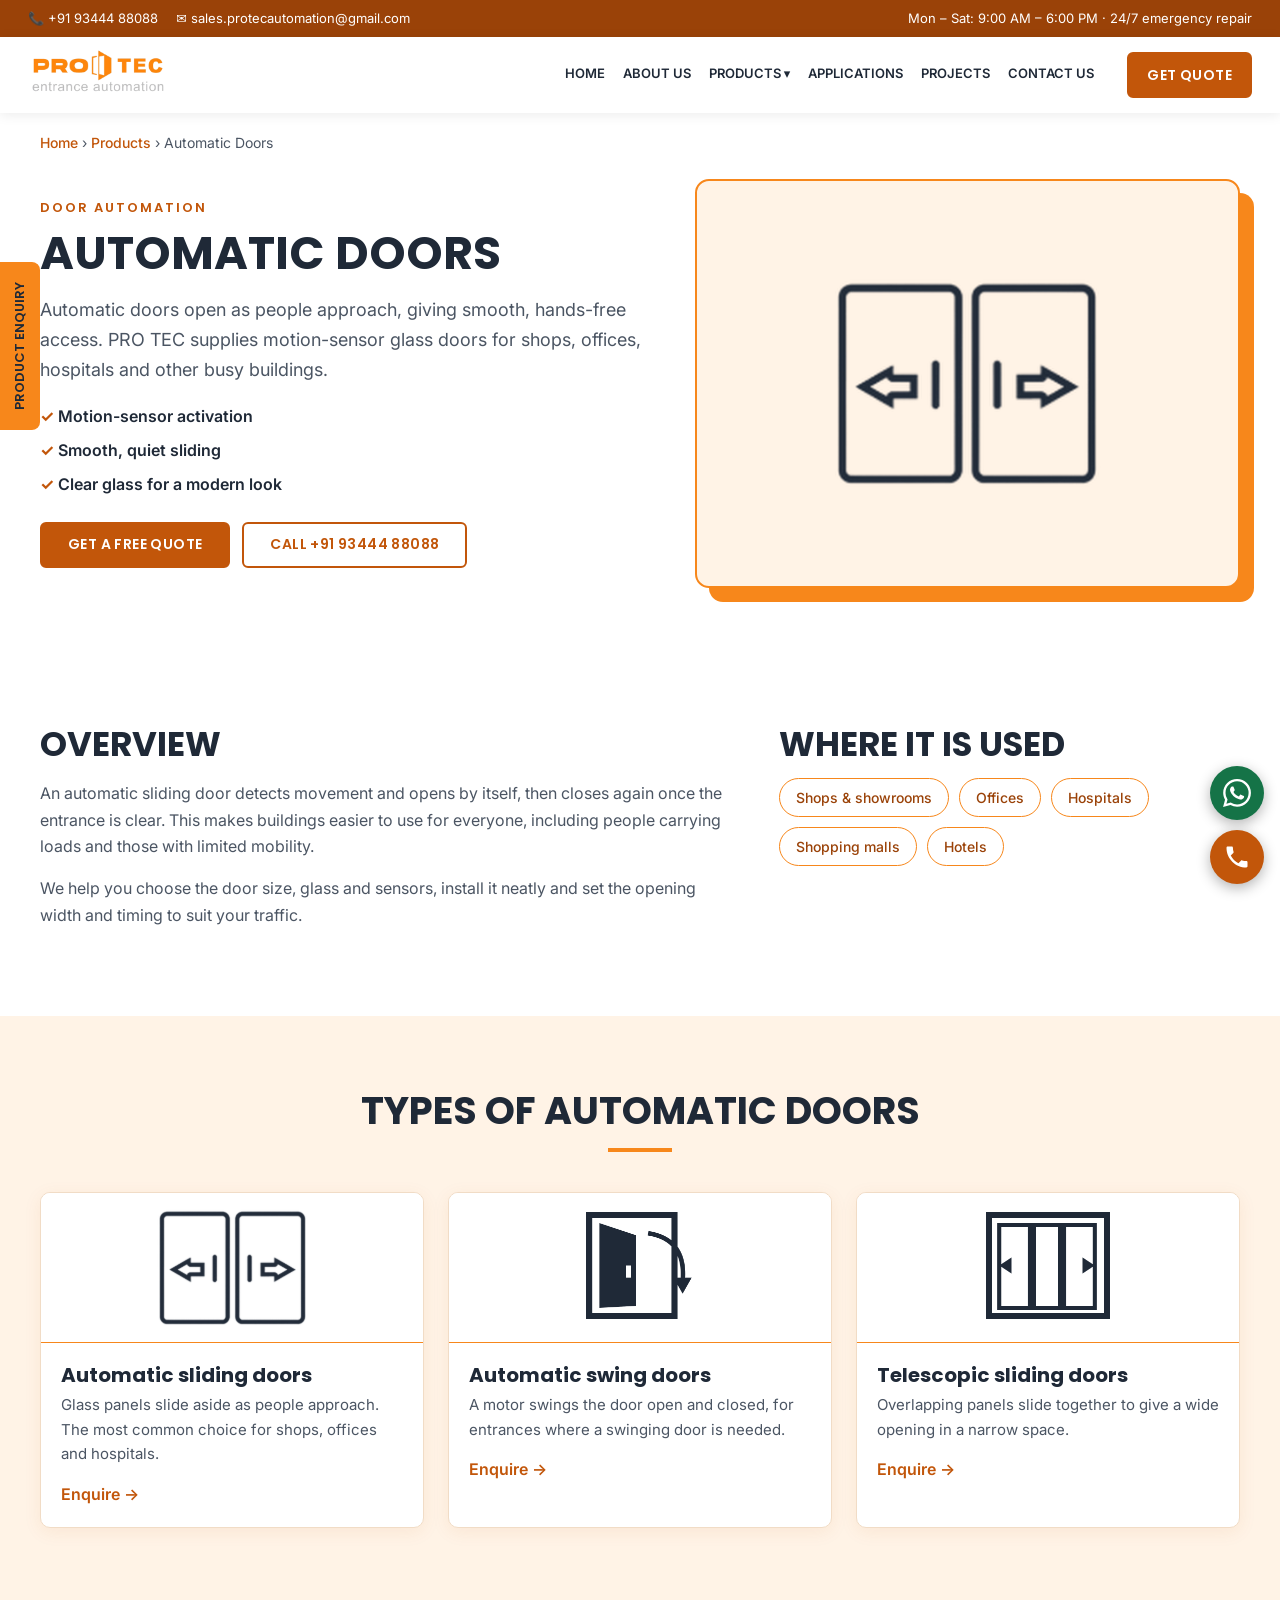
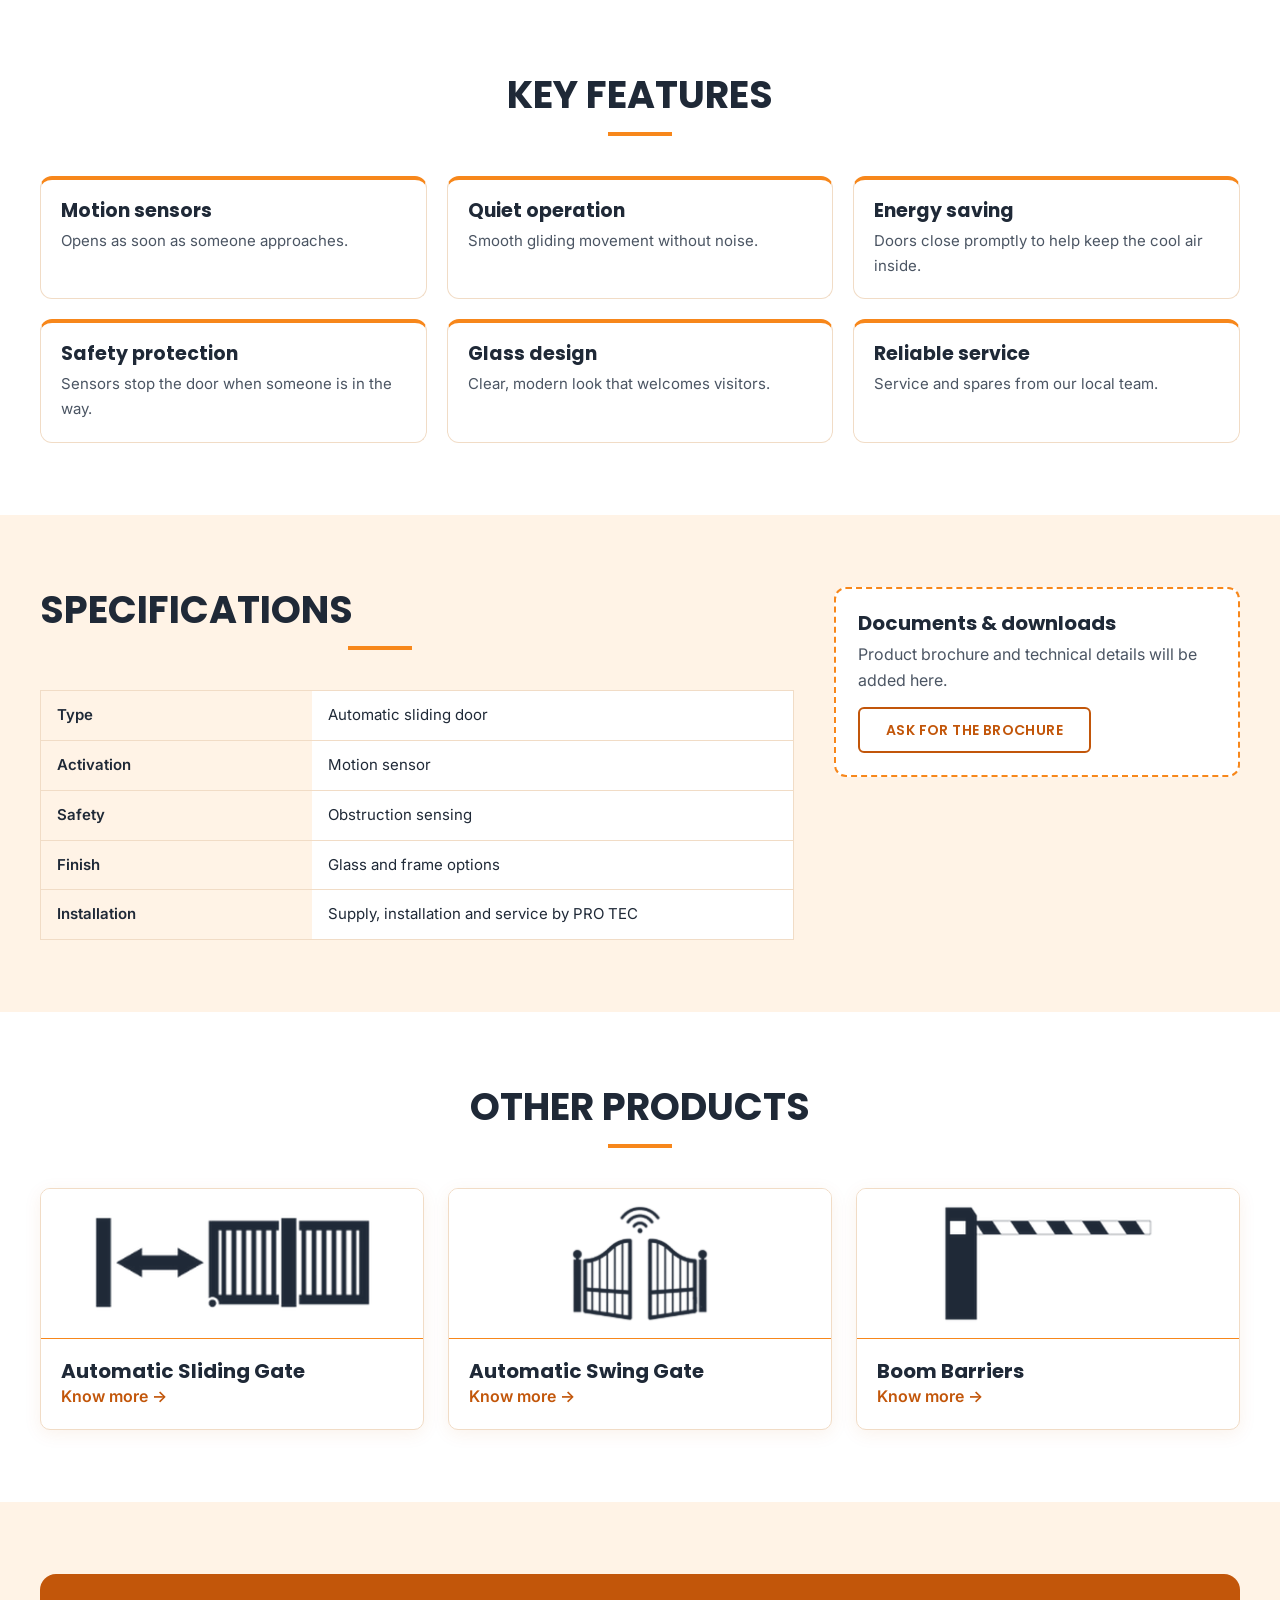
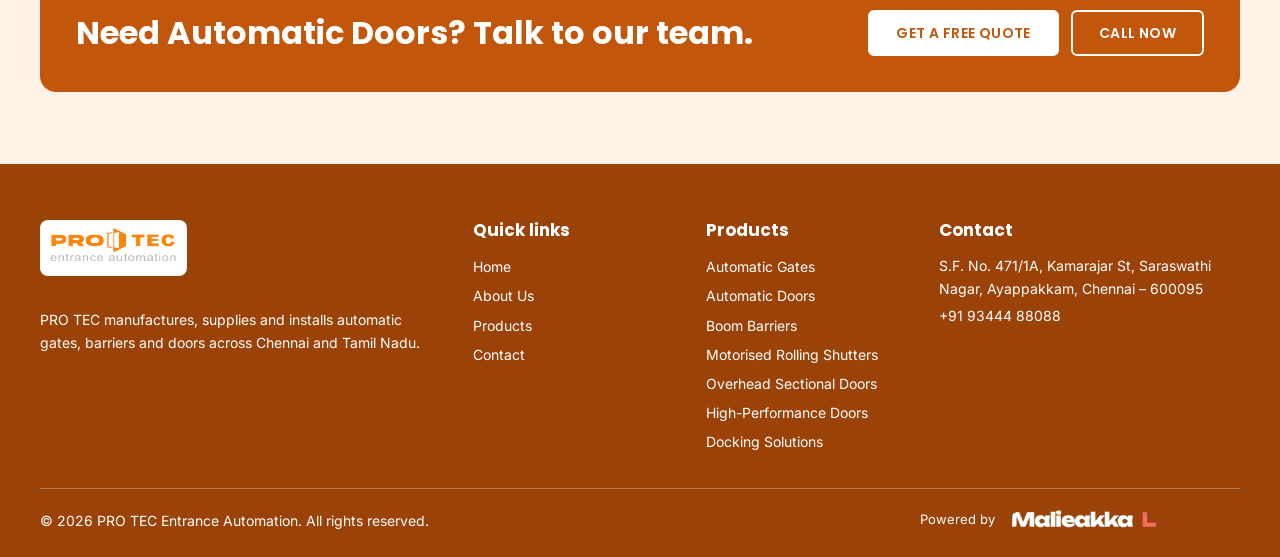
==== pages/automatic-doors.html @ d87d258c "Add files via upload" ====
<!doctype html><html lang="en"><head><meta charset="utf-8">
<meta name="viewport" content="width=device-width, initial-scale=1">
<title>Automatic Doors in Chennai | PRO TEC</title>
<meta name="description" content="Automatic doors open as people approach, giving smooth, hands-free access. Supply, installation and service in Chennai and Tamil Nadu by PRO TEC.">
<meta name="robots" content="index, follow, max-image-preview:large">
<link rel="canonical" href="https://protecentranceautomation.com/pages/automatic-doors.html">
<meta name="theme-color" content="#C2560A">
<meta property="og:type" content="website"><meta property="og:site_name" content="PRO TEC Entrance Automation"><meta property="og:locale" content="en_IN">
<meta property="og:title" content="Automatic Doors in Chennai | PRO TEC"><meta property="og:description" content="Automatic doors open as people approach, giving smooth, hands-free access. Supply, installation and service in Chennai and Tamil Nadu by PRO TEC."><meta property="og:url" content="https://protecentranceautomation.com/pages/automatic-doors.html">
<script type="application/ld+json">{"@context": "https://schema.org", "@type": "BreadcrumbList", "itemListElement": [{"@type": "ListItem", "position": 1, "name": "Home", "item": "https://protecentranceautomation.com/"}, {"@type": "ListItem", "position": 2, "name": "Products", "item": "https://protecentranceautomation.com/#products"}, {"@type": "ListItem", "position": 3, "name": "Automatic Doors", "item": "https://protecentranceautomation.com/pages/automatic-doors.html"}]}</script>
<link href="https://fonts.googleapis.com/css2?family=Poppins:wght@500;600;700&family=Inter:wght@400;500;600&display=swap" rel="stylesheet">
<link rel="stylesheet" href="../assets/css/style.css"></head><body><div class="top"><div class="w"><div><a href="tel:+919344488088">📞 +91 93444 88088</a><a href="mailto:sales.protecautomation@gmail.com">✉ sales.protecautomation@gmail.com</a></div><div>Mon – Sat: 9:00 AM – 6:00 PM · 24/7 emergency repair</div></div></div>
<header><div class="w nav"><a href="../index.html"><img src="../assets/images/logos/protec-logo.png" alt="PRO TEC entrance automation" width="141" height="54"></a>
<button class="burger" id="bg" aria-label="Open menu">☰</button>
<nav class="menu" id="mn"><a href="../index.html">Home</a><a href="../index.html#about">About Us</a>
<div class="dd"><a href="../index.html#products">Products ▾</a><div class="sub"><a href="automatic-gates.html">Automatic Gates</a><a href="automatic-doors.html">Automatic Doors</a><a href="boom-barriers.html">Boom Barriers</a><a href="motorised-rolling-shutter.html">Motorised Rolling Shutters</a><a href="overhead-sectional-doors.html">Overhead Sectional Doors</a><a href="high-performance-doors.html">High-Performance Doors</a><a href="docking-solutions.html">Docking Solutions</a></div></div>
<a href="../index.html#applications">Applications</a><a href="../index.html#projects">Projects</a><a href="../index.html#contact">Contact Us</a></nav>
<a class="btn" href="../index.html#contact">Get Quote</a></div></header>
<main id="top"><div class="w crumb"><a href="../index.html">Home</a> › <a href="../index.html#products">Products</a> › Automatic Doors</div>
<section><div class="w pp-top"><div><div class="kick">Door automation</div><h1>Automatic Doors</h1><p class="lead">Automatic doors open as people approach, giving smooth, hands-free access. PRO TEC supplies motion-sensor glass doors for shops, offices, hospitals and other busy buildings.</p>
<ul class="hl"><li>Motion-sensor activation</li><li>Smooth, quiet sliding</li><li>Clear glass for a modern look</li></ul>
<div class="row"><a class="btn" href="https://wa.me/919344488088?text=Hi%20PRO%20TEC%2C%20I%20would%20like%20a%20quote%20for%20Automatic%20Doors.">Get a free quote</a><a class="btn o" href="tel:+919344488088">Call +91 93444 88088</a></div></div><div class="pp-sym"><img src="../assets/images/symbols/automatic-door-symbol.png" alt="Automatic sliding door symbol" width="155" height="121"></div></div></section>
<section class="sec" id="overview"><div class="w two2"><div><h2>Overview</h2><p>An automatic sliding door detects movement and opens by itself, then closes again once the entrance is clear. This makes buildings easier to use for everyone, including people carrying loads and those with limited mobility.</p><p>We help you choose the door size, glass and sensors, install it neatly and set the opening width and timing to suit your traffic.</p></div><div><h2>Where it is used</h2><div class="chips" style="justify-content:flex-start"><span>Shops &amp; showrooms</span><span>Offices</span><span>Hospitals</span><span>Shopping malls</span><span>Hotels</span></div></div></div></section>
<section class="sec tint" id="types"><div class="w"><div class="head"><h2>Types of Automatic Doors</h2></div><div class="g"><div class="pc"><div class="sym"><img src="../assets/images/symbols/automatic-door-symbol.png" alt="Automatic sliding doors symbol" loading="lazy"></div><div class="b"><h3>Automatic sliding doors</h3><p>Glass panels slide aside as people approach. The most common choice for shops, offices and hospitals.</p><a class="more" href="https://wa.me/919344488088?text=Hi%20PRO%20TEC%2C%20I%20would%20like%20details%20of%20Automatic%20sliding%20doors%20%28Automatic%20Doors%29.">Enquire →</a></div></div><div class="pc"><div class="sym"><img src="../assets/images/symbols/swing-door-symbol.png" alt="Automatic swing doors symbol" loading="lazy"></div><div class="b"><h3>Automatic swing doors</h3><p>A motor swings the door open and closed, for entrances where a swinging door is needed.</p><a class="more" href="https://wa.me/919344488088?text=Hi%20PRO%20TEC%2C%20I%20would%20like%20details%20of%20Automatic%20swing%20doors%20%28Automatic%20Doors%29.">Enquire →</a></div></div><div class="pc"><div class="sym"><img src="../assets/images/symbols/telescopic-door-symbol.png" alt="Telescopic sliding doors symbol" loading="lazy"></div><div class="b"><h3>Telescopic sliding doors</h3><p>Overlapping panels slide together to give a wide opening in a narrow space.</p><a class="more" href="https://wa.me/919344488088?text=Hi%20PRO%20TEC%2C%20I%20would%20like%20details%20of%20Telescopic%20sliding%20doors%20%28Automatic%20Doors%29.">Enquire →</a></div></div></div></div></section>
<section class="sec" id="features"><div class="w"><div class="head"><h2>Key features</h2></div><div class="feat"><div><h3>Motion sensors</h3><p>Opens as soon as someone approaches.</p></div><div><h3>Quiet operation</h3><p>Smooth gliding movement without noise.</p></div><div><h3>Energy saving</h3><p>Doors close promptly to help keep the cool air inside.</p></div><div><h3>Safety protection</h3><p>Sensors stop the door when someone is in the way.</p></div><div><h3>Glass design</h3><p>Clear, modern look that welcomes visitors.</p></div><div><h3>Reliable service</h3><p>Service and spares from our local team.</p></div></div></div></section>
<section class="sec tint" id="specs"><div class="w sp2"><div><div class="head" style="text-align:left;margin-left:0"><h2>Specifications</h2></div><table class="spec"><tr><th>Type</th><td>Automatic sliding door</td></tr><tr><th>Activation</th><td>Motion sensor</td></tr><tr><th>Safety</th><td>Obstruction sensing</td></tr><tr><th>Finish</th><td>Glass and frame options</td></tr><tr><th>Installation</th><td>Supply, installation and service by PRO TEC</td></tr></table></div>
<div class="dl"><h3>Documents &amp; downloads</h3><p>Product brochure and technical details will be added here.</p><a class="btn o" href="../index.html#contact">Ask for the brochure</a></div></div></section>
<section class="sec rel"><div class="w"><div class="head"><h2>Other products</h2></div><div class="g"><div class="pc"><div class="sym"><img src="../assets/images/symbols/sliding-gate-symbol.png" alt="Automatic Sliding Gate symbol" loading="lazy"></div><div class="b"><h3>Automatic Sliding Gate</h3><a class="more" href="automatic-sliding-gate.html">Know more →</a></div></div><div class="pc"><div class="sym"><img src="../assets/images/symbols/swing-gate-symbol.png" alt="Automatic Swing Gate symbol" loading="lazy"></div><div class="b"><h3>Automatic Swing Gate</h3><a class="more" href="automatic-swing-gate.html">Know more →</a></div></div><div class="pc"><div class="sym"><img src="../assets/images/symbols/boom-barrier-symbol.png" alt="Boom Barriers symbol" loading="lazy"></div><div class="b"><h3>Boom Barriers</h3><a class="more" href="boom-barriers.html">Know more →</a></div></div></div></div></section>
<section class="sec tint"><div class="w"><div class="cta"><h2>Need Automatic Doors? Talk to our team.</h2><div class="row"><a class="btn" href="https://wa.me/919344488088?text=Hi%20PRO%20TEC%2C%20I%20would%20like%20a%20quote%20for%20Automatic%20Doors.">Get a free quote</a><a class="btn o" href="tel:+919344488088">Call now</a></div></div></div></section></main>
<footer><div class="w"><div class="g"><div><img src="../assets/images/logos/protec-logo.png" alt="PRO TEC" width="147" height="56" loading="lazy" style="height:56px;background:#fff;border-radius:8px;padding:6px;margin-bottom:12px"><p>PRO TEC manufactures, supplies and installs automatic gates, barriers and doors across Chennai and Tamil Nadu.</p></div>
<div><h3>Quick links</h3><a href="../index.html">Home</a><a href="../index.html#about">About Us</a><a href="../index.html#products">Products</a><a href="../index.html#contact">Contact</a></div>
<div><h3>Products</h3><a href="automatic-gates.html">Automatic Gates</a><a href="automatic-doors.html">Automatic Doors</a><a href="boom-barriers.html">Boom Barriers</a><a href="motorised-rolling-shutter.html">Motorised Rolling Shutters</a><a href="overhead-sectional-doors.html">Overhead Sectional Doors</a><a href="high-performance-doors.html">High-Performance Doors</a><a href="docking-solutions.html">Docking Solutions</a></div>
<div><h3>Contact</h3><p>S.F. No. 471/1A, Kamarajar St, Saraswathi Nagar, Ayappakkam, Chennai – 600095<br><a href="tel:+919344488088">+91 93444 88088</a></p></div></div>
<div class="cp"><span>© 2026 PRO TEC Entrance Automation. All rights reserved.</span><span class="pw">Powered by <img src="../assets/images/logos/malieakka-logo.png" alt="Malieakka" width="157" height="26" loading="lazy" decoding="async"></span></div></div></footer>
<a class="enq" href="../index.html#contact">Product enquiry</a>
<div class="fab"><a href="https://wa.me/919344488088" style="background:#157347" aria-label="WhatsApp PRO TEC"><svg viewBox="0 0 24 24" aria-hidden="true"><path d="M17.472 14.382c-.297-.149-1.758-.867-2.03-.967-.273-.099-.471-.148-.67.15-.197.297-.767.966-.94 1.164-.173.199-.347.223-.644.075-.297-.15-1.255-.463-2.39-1.475-.883-.788-1.48-1.761-1.653-2.059-.173-.297-.018-.458.13-.606.134-.133.298-.347.446-.52.149-.174.198-.298.298-.497.099-.198.05-.371-.025-.52-.075-.149-.669-1.612-.916-2.207-.242-.579-.487-.5-.669-.51-.173-.008-.371-.01-.57-.01-.198 0-.52.074-.792.372-.272.297-1.04 1.016-1.04 2.479 0 1.462 1.065 2.875 1.213 3.074.149.198 2.096 3.2 5.077 4.487.709.306 1.262.489 1.694.625.712.227 1.36.195 1.871.118.571-.085 1.758-.719 2.006-1.413.248-.694.248-1.289.173-1.413-.074-.124-.272-.198-.57-.347m-5.421 7.403h-.004a9.87 9.87 0 01-5.031-1.378l-.361-.214-3.741.982.998-3.648-.235-.374a9.86 9.86 0 01-1.51-5.26c.001-5.45 4.436-9.884 9.888-9.884 2.64 0 5.122 1.03 6.988 2.898a9.825 9.825 0 012.893 6.994c-.003 5.45-4.437 9.884-9.885 9.884m8.413-18.297A11.815 11.815 0 0012.05 0C5.495 0 .16 5.335.157 11.892c0 2.096.547 4.142 1.588 5.945L.057 24l6.305-1.654a11.882 11.882 0 005.683 1.448h.005c6.554 0 11.89-5.335 11.893-11.893a11.821 11.821 0 00-3.48-8.413Z"/></svg></a><a href="tel:+919344488088" style="background:var(--od)" aria-label="Call PRO TEC"><svg viewBox="0 0 24 24" aria-hidden="true"><path d="M6.62 10.79c1.44 2.83 3.76 5.14 6.59 6.59l2.2-2.2c.27-.27.67-.36 1.02-.24 1.12.37 2.33.57 3.57.57.55 0 1 .45 1 1V20c0 .55-.45 1-1 1-9.39 0-17-7.61-17-17 0-.55.45-1 1-1h3.5c.55 0 1 .45 1 1 0 1.25.2 2.45.57 3.57.11.35.03.74-.25 1.02l-2.2 2.2z"/></svg></a></div>
<script src="../assets/js/site.js" defer></script></body></html>
---- assets/css/style.css ----
:root{--or:#F7871B;--od:#C2560A;--ox:#9A4208;--tint:#FFF3E6;--tx:#1F2937;--mu:#4B5563;--bd:#F1DCC6}
*{box-sizing:border-box}html{scroll-behavior:smooth;scroll-padding-top:84px}
body{margin:0;font-family:Inter,system-ui,sans-serif;color:var(--tx);background:#fff;line-height:1.65}
h1,h2,h3{font-family:Poppins,sans-serif;margin:0;line-height:1.2}
a{color:inherit}.w{max-width:1440px;margin:0 auto;padding:0 40px}
.top{background:var(--ox);color:#fff;font-size:13px}.top .w{display:flex;justify-content:space-between;gap:12px;flex-wrap:wrap;padding-top:8px;padding-bottom:8px}
.top a{text-decoration:none;margin-right:18px}
header{position:sticky;top:0;z-index:40;background:#fff;box-shadow:0 2px 12px rgba(0,0,0,.08)}
.nav{display:flex;align-items:center;justify-content:space-between;height:76px;gap:16px}
.nav img{height:54px;display:block}
.menu{display:flex;align-items:center;gap:6px;font-size:14px;font-weight:600;text-transform:uppercase}
.menu>a,.dd>a{padding:10px 12px;text-decoration:none;display:block;border-bottom:3px solid transparent}
.menu>a:hover,.dd:hover>a{color:var(--od);border-color:var(--or)}
.dd{position:relative}.dd .sub{display:none;position:absolute;left:0;top:100%;background:#fff;min-width:260px;box-shadow:0 12px 30px rgba(0,0,0,.15);border-top:3px solid var(--or);padding:8px 0}
.dd:hover .sub,.dd:focus-within .sub{display:block}
.sub a{display:block;padding:9px 18px;text-decoration:none;font-weight:500;text-transform:none;font-size:14px}.sub a:hover{background:var(--tint);color:var(--od)}
.btn{display:inline-flex;align-items:center;justify-content:center;min-height:46px;padding:0 26px;border-radius:6px;background:var(--od);color:#fff;font:600 14px Poppins,sans-serif;text-decoration:none;border:2px solid var(--od);cursor:pointer;text-transform:uppercase;letter-spacing:.4px}
.btn:hover{background:var(--ox);border-color:var(--ox)}.btn.o{background:#fff;color:var(--od)}.btn.o:hover{background:var(--tint)}
.burger{display:none;background:none;border:2px solid var(--od);border-radius:6px;width:44px;height:44px;font-size:22px;color:var(--od)}
.hero{position:relative;overflow:hidden;perspective:1600px;background:var(--tint)}
.slide{display:none;position:relative;min-height:620px;align-items:center}.slide.on{display:flex}
.bgp{position:absolute;inset:0;background:var(--tint) center/cover no-repeat;display:flex;align-items:center;justify-content:flex-end;padding-right:9%;color:var(--ox);font-size:14px;font-weight:500;text-align:center;border:3px dashed var(--or);border-left:0;border-right:0}
.slide:after{content:"";position:absolute;inset:0;background:linear-gradient(90deg,#fff 0%,rgba(255,255,255,.94) 36%,rgba(255,255,255,0) 72%)}
.slide .w{position:relative;z-index:2;width:100%}.slide .tx{max-width:620px}
.kick{color:var(--od);font:600 13px Poppins;letter-spacing:2px;text-transform:uppercase}
.hero h1,.hero h2.hs{font-size:clamp(34px,5vw,60px);margin:10px 0 16px;text-transform:uppercase}.hero h1 em,.hero h2.hs em{font-style:normal;color:var(--or)}
.hero p{color:var(--mu);font-size:18px;max-width:520px}
.row{display:flex;gap:12px;flex-wrap:wrap;margin-top:24px}
.ph{background:var(--tint);border:2px dashed var(--or);color:var(--ox);display:flex;align-items:center;justify-content:center;text-align:center;padding:14px;font-size:13px;font-weight:500;border-radius:10px}
.slide.on .bgp{animation:flip 1.2s cubic-bezier(.2,.7,.2,1) both;transform-origin:center}
.slide.on .tx{animation:txt .8s .2s ease both}
@keyframes flip{from{opacity:0;transform:rotateY(-70deg) scale(1.08)}to{opacity:1;transform:none}}
@keyframes txt{from{opacity:0;transform:translateX(-40px)}to{opacity:1;transform:none}}
@media(prefers-reduced-motion:reduce){.slide.on .bgp,.slide.on .tx{animation:none}}
.band{background:var(--od);color:#fff}.band .w{display:grid;grid-template-columns:repeat(auto-fit,minmax(170px,1fr));gap:20px;padding-top:30px;padding-bottom:30px;text-align:center}
.band b{display:block;font:700 44px Poppins;line-height:1}.band span{font-size:14px}
.sec{padding:72px 0}.tint{background:var(--tint)}
.head{text-align:center;max-width:680px;margin:0 auto 40px}.head h2{font-size:clamp(28px,4vw,38px);text-transform:uppercase}.head h2:after{content:"";display:block;width:64px;height:4px;background:var(--or);margin:14px auto 0}.head p{color:var(--mu);margin:14px 0 0}
.two{display:grid;grid-template-columns:1fr 1fr;gap:48px;align-items:center}.two h2{font-size:clamp(28px,4vw,38px);margin:8px 0 16px}.two p{color:var(--mu)}
.g{display:grid;grid-template-columns:repeat(auto-fit,minmax(255px,1fr));gap:24px}
.pc{background:#fff;border:1px solid var(--bd);border-radius:10px;overflow:hidden;box-shadow:0 4px 18px rgba(194,86,10,.08);transition:.2s}.pc:hover{transform:translateY(-4px);border-color:var(--or)}
.pc .ph{height:190px;border-radius:0;border:0;border-bottom:2px dashed var(--or)}
.pc div.b{padding:20px}.pc h3{font-size:20px}.pc p{color:var(--mu);margin:6px 0 14px;font-size:15px}.pc a{color:var(--od);font-weight:600;text-decoration:none}
.chips{display:flex;flex-wrap:wrap;gap:10px;justify-content:center;margin-bottom:22px}.chips span{background:#fff;border:1px solid var(--or);color:var(--ox);border-radius:999px;padding:7px 16px;font-size:14px;font-weight:500}
.ap{background:var(--od);color:#fff;border-radius:10px;padding:26px 16px;text-align:center;font:600 17px Poppins}.ap small{display:block;font:400 13px Inter;opacity:.95;margin-top:4px}
.logos{display:grid;grid-template-columns:repeat(auto-fit,minmax(150px,1fr));gap:16px}.logos .ph{height:84px}
.rv{background:#fff;border:1px solid var(--bd);border-left:5px solid var(--or);border-radius:8px;padding:22px}.rv .st{color:var(--or);letter-spacing:3px;font-size:18px}
.contact{display:grid;grid-template-columns:.9fr 1.1fr;gap:40px}
.ci p{margin:0 0 14px}.ci b{display:block;color:var(--od);font-family:Poppins}
form{background:#fff;border:1px solid var(--bd);border-top:5px solid var(--or);border-radius:10px;padding:26px;box-shadow:0 8px 28px rgba(194,86,10,.12)}
label{display:block;font-size:13px;font-weight:600;margin:12px 0 4px}input,select,textarea{width:100%;padding:12px;border:1px solid #9CA3AF;border-radius:6px;font:inherit}
input:focus,select:focus,textarea:focus{outline:3px solid var(--or);outline-offset:0}
footer{background:var(--ox);color:#fff;padding:56px 0 24px;font-size:14px}footer .g{grid-template-columns:2fr 1fr 1fr 1.5fr;gap:32px}footer h3{font-size:17px;margin-bottom:12px}footer a{display:block;text-decoration:none;padding:3px 0}footer a:hover{text-decoration:underline}
.cp{border-top:1px solid rgba(255,255,255,.3);margin-top:32px;padding-top:18px;display:flex;justify-content:space-between;align-items:center;gap:12px 24px;flex-wrap:wrap;padding-right:78px}.cp .pw{display:inline-flex;align-items:center;gap:10px;font-size:13px}.cp .pw img{height:26px;width:auto;display:block}@media(max-width:700px){.cp{justify-content:center;text-align:center;padding-right:0;padding-bottom:70px}}
.fab{position:fixed;right:16px;bottom:16px;display:flex;flex-direction:column;gap:10px;z-index:50}.fab a{width:54px;height:54px;border-radius:50%;display:flex;align-items:center;justify-content:center;color:#fff;font:700 12px Poppins;text-decoration:none;box-shadow:0 4px 14px rgba(0,0,0,.3)}
.enq{position:fixed;left:0;top:50%;transform:translateY(-50%) rotate(-90deg);transform-origin:left top;background:var(--or);color:#1F2937;font:600 13px Poppins;padding:10px 20px;border-radius:0 0 8px 8px;text-decoration:none;z-index:50;text-transform:uppercase}
header .w,.top .w{max-width:none;padding-left:28px;padding-right:28px}
.nav .menu{margin-left:auto;margin-right:8px}
.burger{margin-left:auto}
.band{overflow:hidden}.mq{padding:26px 0;-webkit-mask-image:linear-gradient(90deg,transparent,#000 6%,#000 94%,transparent);mask-image:linear-gradient(90deg,transparent,#000 6%,#000 94%,transparent)}
.trk{display:flex;width:max-content;animation:mq 32s linear infinite}.mq:hover .trk{animation-play-state:paused}
.grp{display:flex;flex-shrink:0}.it{display:flex;flex-direction:column;align-items:center;gap:10px;width:170px}
.ic{width:70px;height:70px;border:2px solid rgba(255,255,255,.85);border-radius:50%;display:flex;align-items:center;justify-content:center}.ic svg{width:40px;height:40px}
.lb{font:600 13px Poppins;text-transform:uppercase;letter-spacing:.5px;text-align:center;line-height:1.3}
@keyframes mq{to{transform:translateX(-50%)}}
@media(prefers-reduced-motion:reduce){.trk{animation:none;overflow-x:auto}}
.pt{margin-bottom:28px}.pt h2{font-size:clamp(28px,4vw,38px)}.pt h2 span{color:var(--od)}.pt p{color:var(--mu);margin:8px 0 0}
.pa{display:grid;grid-template-columns:repeat(auto-fit,minmax(220px,1fr));gap:22px}
.pcard{border:1.5px solid var(--or);border-radius:14px;background:var(--tint);padding:26px 16px 22px;text-align:center;transition:.2s}.pcard:hover{background:#fff;transform:translateY(-4px);box-shadow:0 10px 24px rgba(194,86,10,.18)}
.pcard svg{width:68px;height:68px;display:block;margin:0 auto 14px}.pcard .a{stroke:var(--or)}.pcard h3{font-size:17px}
#product-applications{background:linear-gradient(rgba(255,255,255,.62),rgba(255,255,255,.62)),url(../images/general/product-applications-bg.jpg) center/cover fixed no-repeat}
#product-applications .pt h2 span{color:var(--ox)}#product-applications .pt p{color:var(--tx);font-weight:500}
#product-applications .pcard{background:rgba(255,255,255,.22);-webkit-backdrop-filter:blur(3px);backdrop-filter:blur(3px);border-color:var(--od)}
#product-applications .pcard:hover{background:rgba(255,255,255,.7)}#product-applications .pcard .a{stroke:var(--od)}
.bgp.has{background:#fff;border:0;display:block;padding:0}
.pic{position:absolute;top:0;bottom:0;right:0;height:100%;width:auto;aspect-ratio:1/1;object-fit:cover;object-position:center;display:block;background:center/cover no-repeat;-webkit-mask-image:linear-gradient(90deg,transparent,#000 30%);mask-image:linear-gradient(90deg,transparent,#000 30%)}
.abt{width:100%;aspect-ratio:16/10;object-fit:cover;object-position:center;display:block;border-radius:12px;box-shadow:14px 14px 0 var(--or)}
.fab a svg{width:28px;height:28px;fill:#fff;display:block}
.cur-dot,.cur-ring{position:fixed;left:0;top:0;border-radius:50%;pointer-events:none;opacity:0;transition:opacity .2s}
.cur-dot{width:8px;height:8px;margin:-4px 0 0 -4px;background:var(--od);box-shadow:0 0 0 2px #fff;z-index:10000}
.cur-ring{width:32px;height:32px;margin:-16px 0 0 -16px;background:rgba(247,135,27,.42);border:1px solid rgba(255,255,255,.75);z-index:9999;transition:opacity .2s,width .25s,height .25s,margin .25s,background .25s}
.cur-ring.h{width:56px;height:56px;margin:-28px 0 0 -28px;background:rgba(247,135,27,.28)}
.cur-ring.d{width:22px;height:22px;margin:-11px 0 0 -11px;background:rgba(247,135,27,.6)}
.cur-on .cur-dot,.cur-on .cur-ring{opacity:1}
body.cc,body.cc a,body.cc button,body.cc summary,body.cc label{cursor:none}
body.cc input,body.cc textarea,body.cc select{cursor:auto}
@media(hover:none),(pointer:coarse){.cur-dot,.cur-ring{display:none}}
@media(max-width:1280px) and (min-width:901px){.menu{font-size:13px;gap:0}.menu>a,.dd>a{padding:10px 9px}.nav .btn{padding:0 18px}}
.menu a{white-space:nowrap}
@media(max-width:1180px){.burger{display:block}.menu{margin:0!important;display:none;position:absolute;left:0;right:0;top:76px;background:#fff;flex-direction:column;align-items:stretch;padding:8px 20px 16px;box-shadow:0 12px 20px rgba(0,0,0,.12);max-height:75vh;overflow:auto}.menu.open{display:flex}.menu{padding-left:60px!important}.dd .sub{display:block;position:static;box-shadow:none;border:0;padding:0 0 0 12px}}
.arw{position:absolute;top:50%;margin-top:-22px;width:44px;height:44px;border-radius:50%;border:2px solid var(--od);background:rgba(255,255,255,.92);color:var(--od);display:flex;align-items:center;justify-content:center;cursor:pointer;z-index:5;padding:0;opacity:0;transition:opacity .25s,background .2s,color .2s;box-shadow:0 4px 14px rgba(0,0,0,.18)}
.arw.prev{left:48px}.arw.next{right:16px}
.hero:hover .arw,.arw:focus-visible{opacity:1}.arw:hover{background:var(--od);color:#fff}
.slide .w{padding-left:108px}
@media(hover:none){.arw{opacity:.92}}
.pc .sym{height:150px;display:flex;align-items:center;justify-content:center;background:#fff;border-bottom:1px solid var(--or);padding:14px}
.pc .sym img{max-width:80%;max-height:100%;width:auto;height:auto;display:block}
.svc{padding:44px 0;background:#fff}.svcbox{display:grid;grid-template-columns:auto 1fr auto;gap:32px;align-items:center;border:1.5px solid var(--or);border-radius:14px;padding:26px 32px;background:var(--tint)}
.svcimg{width:150px;height:auto;display:block}.svc h2{font-size:clamp(24px,3vw,30px);margin:6px 0 8px}.svc p{color:var(--mu);margin:0;max-width:560px}
.svcl{display:flex;flex-wrap:wrap;gap:6px 22px;margin:14px 0 0;padding:0;list-style:none;font-weight:600;font-size:14px}.svcl li:before{content:"\2713\00a0";color:var(--od);font-weight:700}
.svcact{display:flex;flex-direction:column;gap:10px}
@media(max-width:900px){.svcbox{grid-template-columns:1fr;padding:22px}.svcact{flex-direction:row;flex-wrap:wrap}.svcimg{width:120px}}
@media(max-width:900px){.slide .w{padding-left:56px;padding-right:56px}.arw{width:38px;height:38px;margin-top:-19px}.arw.prev{left:8px}.arw.next{right:8px}}
@media(max-width:900px){.burger{display:block}.menu{margin:0!important;display:none;position:absolute;left:0;right:0;top:76px;background:#fff;flex-direction:column;align-items:stretch;padding:8px 20px 16px;box-shadow:0 12px 20px rgba(0,0,0,.12);max-height:75vh;overflow:auto}.menu.open{display:flex}
.dd .sub{display:block;position:static;box-shadow:none;border:0;padding:0 0 0 12px}.two,.contact,footer .g{grid-template-columns:1fr}.slide{min-height:520px}.w{padding:0 20px}.slide:after{background:linear-gradient(180deg,rgba(255,255,255,.6),rgba(255,255,255,.96) 65%)}.bgp{align-items:flex-start;justify-content:center;padding:20px}.nav .btn{display:none}.enq{display:none}}
@media(max-width:900px){#product-applications{background-attachment:scroll}}
@media(max-width:900px){.pic{left:0;width:100%;aspect-ratio:auto;-webkit-mask-image:none;mask-image:none;opacity:.55}}

.pc{position:relative}.pc a.more::after{content:"";position:absolute;inset:0}.pc{cursor:pointer}
.crumb{font-size:14px;color:var(--mu);padding-top:18px;padding-bottom:18px}.crumb a{color:var(--od);text-decoration:none;font-weight:500}.crumb a:hover{text-decoration:underline}
.pp-top{display:grid;grid-template-columns:1.05fr .95fr;gap:52px;align-items:center;padding-top:6px;padding-bottom:64px}
.pp-top h1{font-size:clamp(30px,4.4vw,46px);text-transform:uppercase;margin:8px 0 14px}.pp-top .lead{color:var(--mu);font-size:18px;margin:0}
.hl{list-style:none;margin:18px 0 0;padding:0;display:grid;gap:8px}.hl li{font-weight:600}.hl li:before{content:"\2713\00a0";color:var(--od);font-weight:700}
.pp-img{border-radius:14px;overflow:hidden;box-shadow:14px 14px 0 var(--or);background:#fff}.pp-img img{width:100%;height:auto;aspect-ratio:4/3;object-fit:cover;display:block}
.pp-sym{display:flex;align-items:center;justify-content:center;background:var(--tint);border:2px solid var(--or);border-radius:14px;box-shadow:14px 14px 0 var(--or);aspect-ratio:4/3;padding:30px}.pp-sym img{max-width:62%;max-height:62%;width:auto;height:auto}
.two2{display:grid;grid-template-columns:1.2fr .8fr;gap:48px}.two2 h2{font-size:clamp(26px,3.4vw,34px);margin:0 0 14px;text-transform:uppercase}.two2 p{color:var(--mu)}
.feat{display:grid;grid-template-columns:repeat(3,1fr);gap:20px}.feat>div{background:#fff;border:1px solid var(--bd);border-top:4px solid var(--or);border-radius:12px;padding:20px}.feat h3{font-size:19px}.feat p{color:var(--mu);margin:6px 0 0;font-size:15px}
.spec{width:100%;border-collapse:collapse;background:#fff;border:1px solid var(--bd)}.spec th,.spec td{text-align:left;padding:12px 16px;border-bottom:1px solid var(--bd);font-size:15px;vertical-align:top}.spec th{width:36%;background:var(--tint);font-weight:600}
.dl{border:2px dashed var(--or);border-radius:12px;padding:22px;background:#fff}.dl h3{font-size:20px}.dl p{color:var(--mu);margin:6px 0 14px}
.sp2{display:grid;grid-template-columns:1.3fr .7fr;gap:40px;align-items:start}
.cta{background:var(--od);color:#fff;border-radius:16px;padding:36px;display:flex;justify-content:space-between;align-items:center;gap:20px;flex-wrap:wrap}.cta h2{font-size:clamp(24px,3vw,32px);margin:0}.cta .row{margin:0}.cta .btn.o{border-color:#fff;background:transparent;color:#fff}.cta .btn:not(.o){background:#fff;color:var(--od);border-color:#fff}
@media(max-width:900px){.pp-top,.two2,.sp2,.feat{grid-template-columns:1fr}.pp-img,.pp-sym{box-shadow:8px 8px 0 var(--or)}}

.pc .pimg{width:100%;height:190px;object-fit:cover;display:block;border-bottom:1px solid var(--or)}
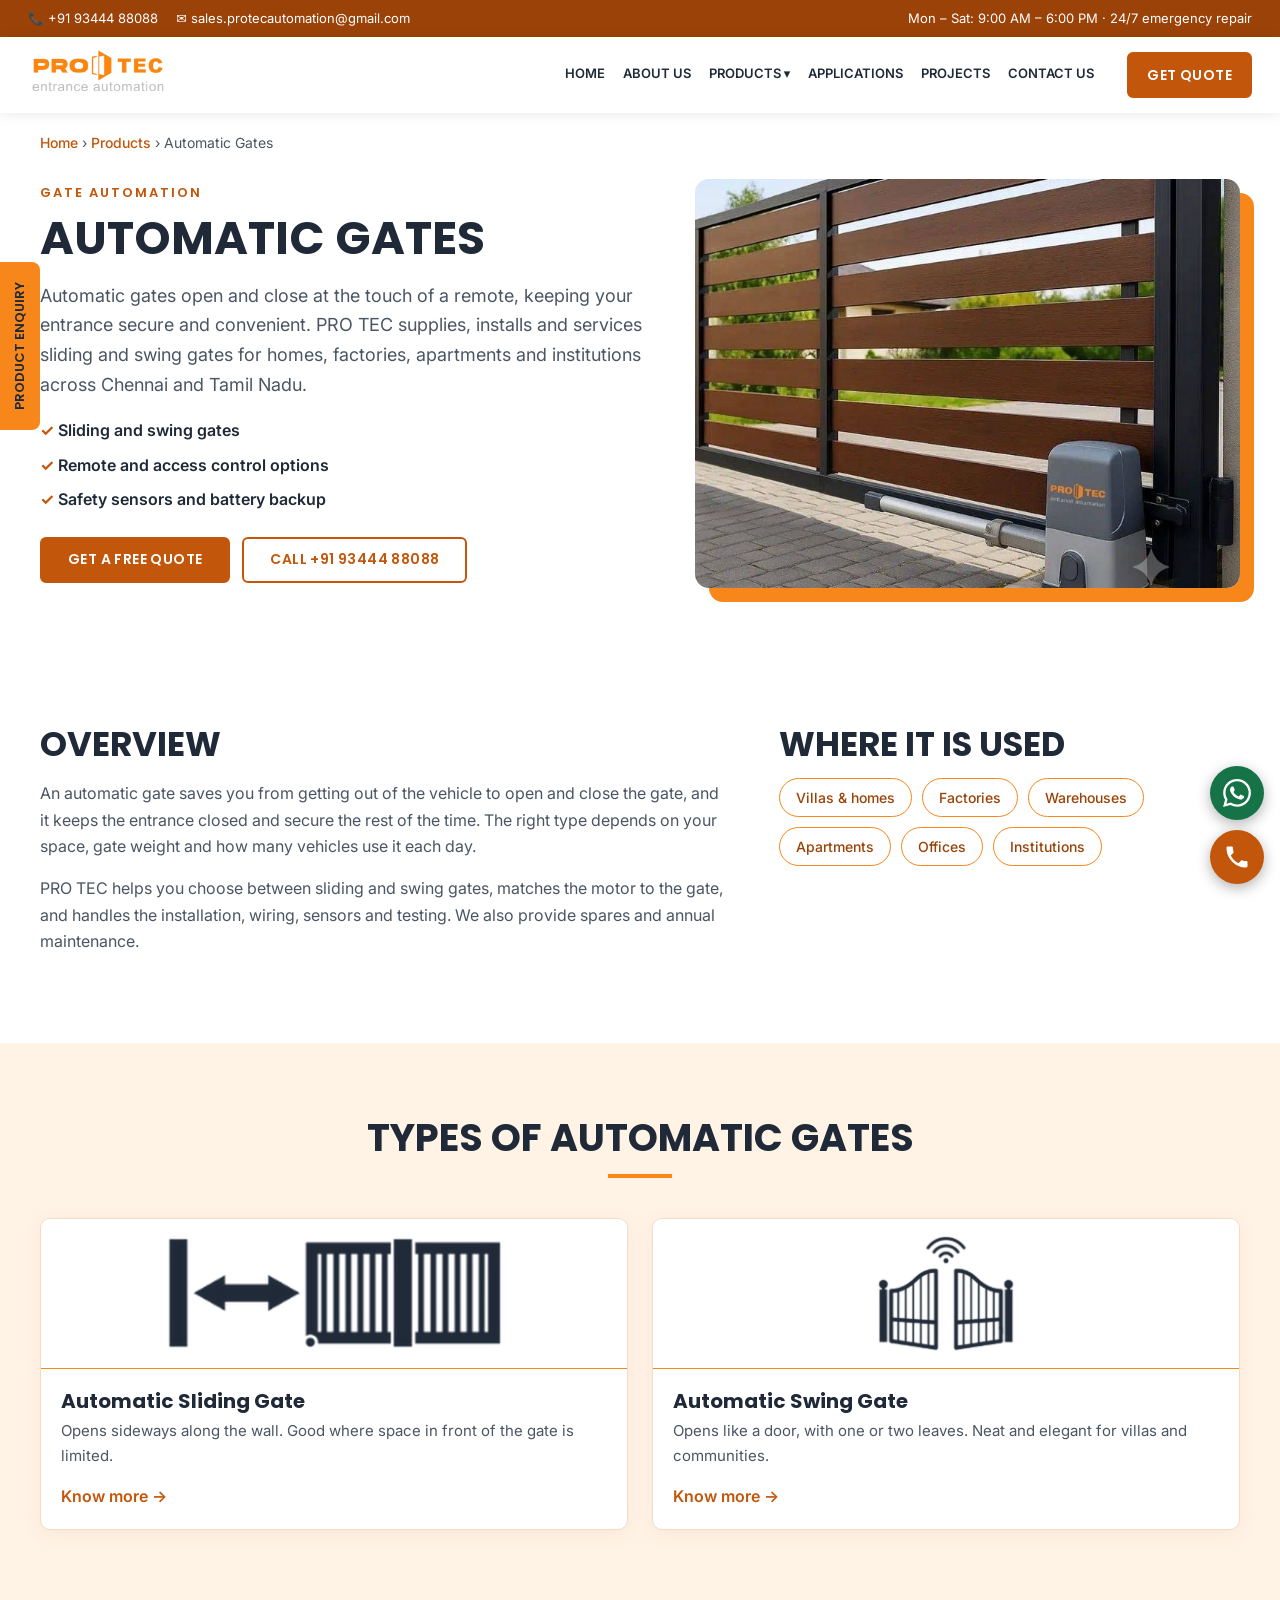
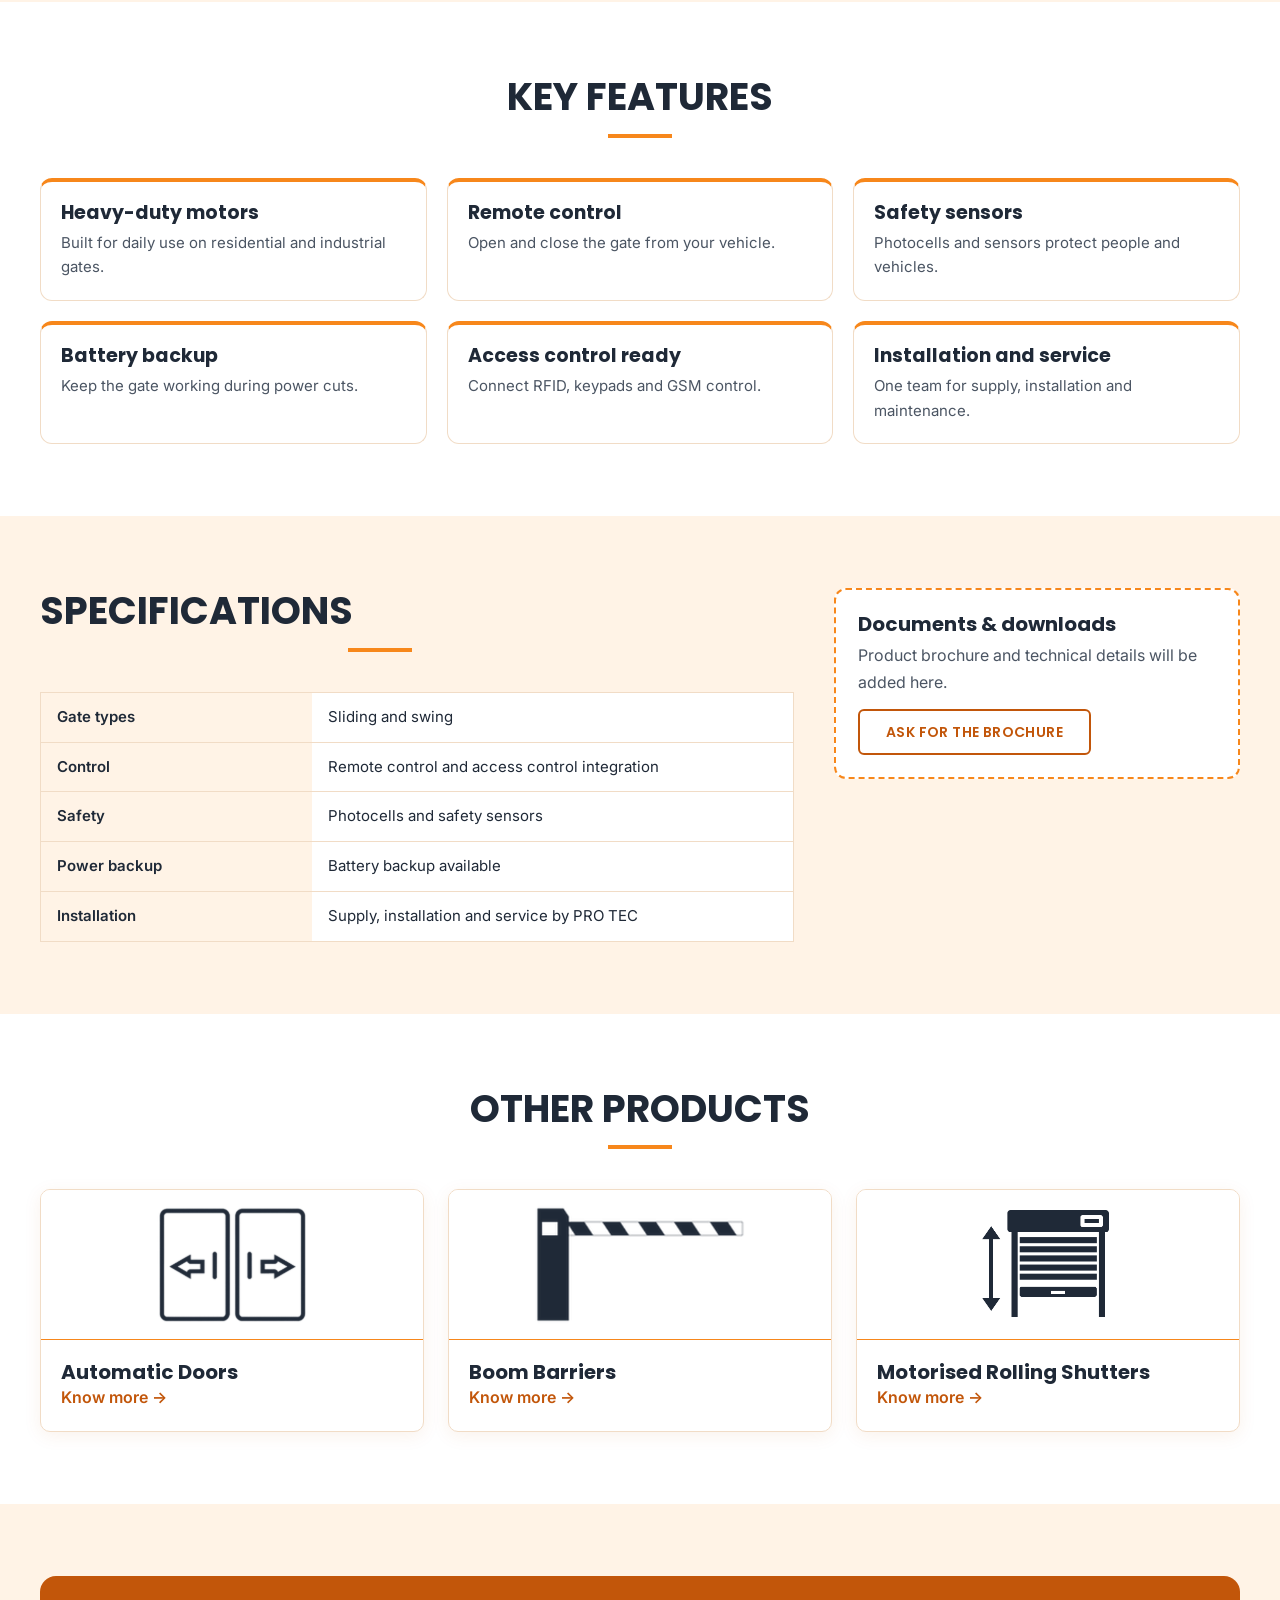
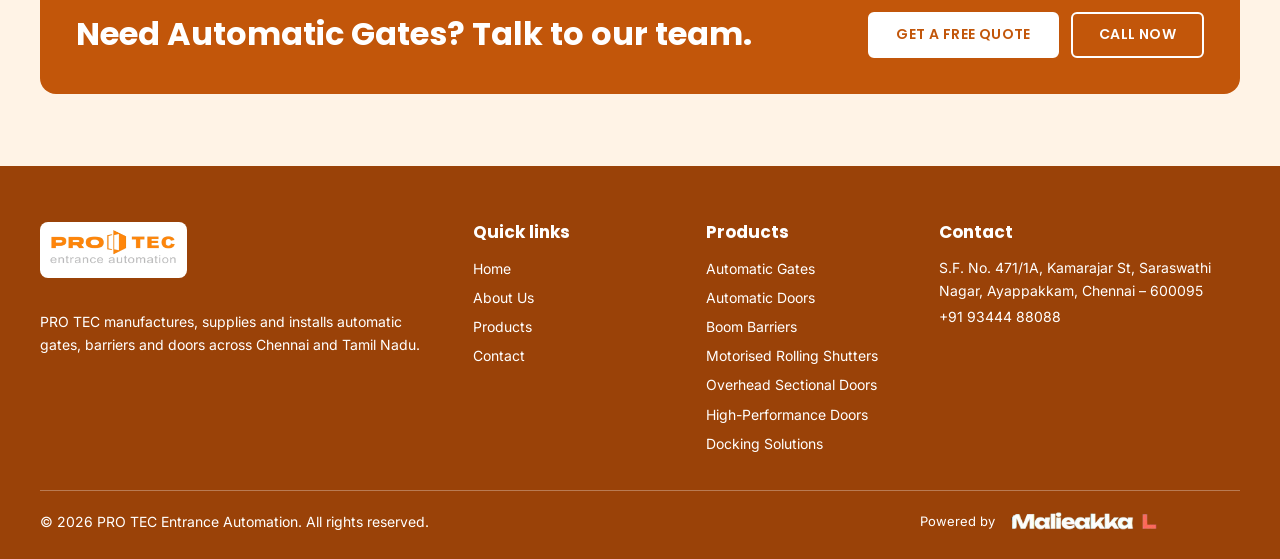
==== commit 6efa33a6: "Update automatic-doors.html" ====
--- a/pages/automatic-doors.html
+++ b/pages/automatic-doors.html
@@ -1,13 +1,13 @@
 <!doctype html><html lang="en"><head><meta charset="utf-8">
 <meta name="viewport" content="width=device-width, initial-scale=1">
-<title>Automatic Doors in Chennai | PRO TEC</title>
-<meta name="description" content="Automatic doors open as people approach, giving smooth, hands-free access. Supply, installation and service in Chennai and Tamil Nadu by PRO TEC.">
+<title>Automatic Gates in Chennai | PRO TEC</title>
+<meta name="description" content="Automatic gates open and close at the touch of a remote, keeping your entrance secure and convenient. Supply, installation and service in Chennai and Tamil…">
 <meta name="robots" content="index, follow, max-image-preview:large">
-<link rel="canonical" href="https://protecentranceautomation.com/pages/automatic-doors.html">
+<link rel="canonical" href="https://protecentranceautomation.com/pages/automatic-gates.html">
 <meta name="theme-color" content="#C2560A">
 <meta property="og:type" content="website"><meta property="og:site_name" content="PRO TEC Entrance Automation"><meta property="og:locale" content="en_IN">
-<meta property="og:title" content="Automatic Doors in Chennai | PRO TEC"><meta property="og:description" content="Automatic doors open as people approach, giving smooth, hands-free access. Supply, installation and service in Chennai and Tamil Nadu by PRO TEC."><meta property="og:url" content="https://protecentranceautomation.com/pages/automatic-doors.html">
-<script type="application/ld+json">{"@context": "https://schema.org", "@type": "BreadcrumbList", "itemListElement": [{"@type": "ListItem", "position": 1, "name": "Home", "item": "https://protecentranceautomation.com/"}, {"@type": "ListItem", "position": 2, "name": "Products", "item": "https://protecentranceautomation.com/#products"}, {"@type": "ListItem", "position": 3, "name": "Automatic Doors", "item": "https://protecentranceautomation.com/pages/automatic-doors.html"}]}</script>
+<meta property="og:title" content="Automatic Gates in Chennai | PRO TEC"><meta property="og:description" content="Automatic gates open and close at the touch of a remote, keeping your entrance secure and convenient. Supply, installation and service in Chennai and Tamil…"><meta property="og:url" content="https://protecentranceautomation.com/pages/automatic-gates.html"><meta property="og:image" content="https://protecentranceautomation.com/assets/images/products/sliding-gate-opener-chennai.jpg">
+<script type="application/ld+json">{"@context": "https://schema.org", "@type": "BreadcrumbList", "itemListElement": [{"@type": "ListItem", "position": 1, "name": "Home", "item": "https://protecentranceautomation.com/"}, {"@type": "ListItem", "position": 2, "name": "Products", "item": "https://protecentranceautomation.com/#products"}, {"@type": "ListItem", "position": 3, "name": "Automatic Gates", "item": "https://protecentranceautomation.com/pages/automatic-gates.html"}]}</script>
 <link href="https://fonts.googleapis.com/css2?family=Poppins:wght@500;600;700&family=Inter:wght@400;500;600&display=swap" rel="stylesheet">
 <link rel="stylesheet" href="../assets/css/style.css"></head><body><div class="top"><div class="w"><div><a href="tel:+919344488088">📞 +91 93444 88088</a><a href="mailto:sales.protecautomation@gmail.com">✉ sales.protecautomation@gmail.com</a></div><div>Mon – Sat: 9:00 AM – 6:00 PM · 24/7 emergency repair</div></div></div>
 <header><div class="w nav"><a href="../index.html"><img src="../assets/images/logos/protec-logo.png" alt="PRO TEC entrance automation" width="141" height="54"></a>
@@ -16,17 +16,17 @@
 <div class="dd"><a href="../index.html#products">Products ▾</a><div class="sub"><a href="automatic-gates.html">Automatic Gates</a><a href="automatic-doors.html">Automatic Doors</a><a href="boom-barriers.html">Boom Barriers</a><a href="motorised-rolling-shutter.html">Motorised Rolling Shutters</a><a href="overhead-sectional-doors.html">Overhead Sectional Doors</a><a href="high-performance-doors.html">High-Performance Doors</a><a href="docking-solutions.html">Docking Solutions</a></div></div>
 <a href="../index.html#applications">Applications</a><a href="../index.html#projects">Projects</a><a href="../index.html#contact">Contact Us</a></nav>
 <a class="btn" href="../index.html#contact">Get Quote</a></div></header>
-<main id="top"><div class="w crumb"><a href="../index.html">Home</a> › <a href="../index.html#products">Products</a> › Automatic Doors</div>
-<section><div class="w pp-top"><div><div class="kick">Door automation</div><h1>Automatic Doors</h1><p class="lead">Automatic doors open as people approach, giving smooth, hands-free access. PRO TEC supplies motion-sensor glass doors for shops, offices, hospitals and other busy buildings.</p>
-<ul class="hl"><li>Motion-sensor activation</li><li>Smooth, quiet sliding</li><li>Clear glass for a modern look</li></ul>
-<div class="row"><a class="btn" href="https://wa.me/919344488088?text=Hi%20PRO%20TEC%2C%20I%20would%20like%20a%20quote%20for%20Automatic%20Doors.">Get a free quote</a><a class="btn o" href="tel:+919344488088">Call +91 93444 88088</a></div></div><div class="pp-sym"><img src="../assets/images/symbols/automatic-door-symbol.png" alt="Automatic sliding door symbol" width="155" height="121"></div></div></section>
-<section class="sec" id="overview"><div class="w two2"><div><h2>Overview</h2><p>An automatic sliding door detects movement and opens by itself, then closes again once the entrance is clear. This makes buildings easier to use for everyone, including people carrying loads and those with limited mobility.</p><p>We help you choose the door size, glass and sensors, install it neatly and set the opening width and timing to suit your traffic.</p></div><div><h2>Where it is used</h2><div class="chips" style="justify-content:flex-start"><span>Shops &amp; showrooms</span><span>Offices</span><span>Hospitals</span><span>Shopping malls</span><span>Hotels</span></div></div></div></section>
-<section class="sec tint" id="types"><div class="w"><div class="head"><h2>Types of Automatic Doors</h2></div><div class="g"><div class="pc"><div class="sym"><img src="../assets/images/symbols/automatic-door-symbol.png" alt="Automatic sliding doors symbol" loading="lazy"></div><div class="b"><h3>Automatic sliding doors</h3><p>Glass panels slide aside as people approach. The most common choice for shops, offices and hospitals.</p><a class="more" href="https://wa.me/919344488088?text=Hi%20PRO%20TEC%2C%20I%20would%20like%20details%20of%20Automatic%20sliding%20doors%20%28Automatic%20Doors%29.">Enquire →</a></div></div><div class="pc"><div class="sym"><img src="../assets/images/symbols/swing-door-symbol.png" alt="Automatic swing doors symbol" loading="lazy"></div><div class="b"><h3>Automatic swing doors</h3><p>A motor swings the door open and closed, for entrances where a swinging door is needed.</p><a class="more" href="https://wa.me/919344488088?text=Hi%20PRO%20TEC%2C%20I%20would%20like%20details%20of%20Automatic%20swing%20doors%20%28Automatic%20Doors%29.">Enquire →</a></div></div><div class="pc"><div class="sym"><img src="../assets/images/symbols/telescopic-door-symbol.png" alt="Telescopic sliding doors symbol" loading="lazy"></div><div class="b"><h3>Telescopic sliding doors</h3><p>Overlapping panels slide together to give a wide opening in a narrow space.</p><a class="more" href="https://wa.me/919344488088?text=Hi%20PRO%20TEC%2C%20I%20would%20like%20details%20of%20Telescopic%20sliding%20doors%20%28Automatic%20Doors%29.">Enquire →</a></div></div></div></div></section>
-<section class="sec" id="features"><div class="w"><div class="head"><h2>Key features</h2></div><div class="feat"><div><h3>Motion sensors</h3><p>Opens as soon as someone approaches.</p></div><div><h3>Quiet operation</h3><p>Smooth gliding movement without noise.</p></div><div><h3>Energy saving</h3><p>Doors close promptly to help keep the cool air inside.</p></div><div><h3>Safety protection</h3><p>Sensors stop the door when someone is in the way.</p></div><div><h3>Glass design</h3><p>Clear, modern look that welcomes visitors.</p></div><div><h3>Reliable service</h3><p>Service and spares from our local team.</p></div></div></div></section>
-<section class="sec tint" id="specs"><div class="w sp2"><div><div class="head" style="text-align:left;margin-left:0"><h2>Specifications</h2></div><table class="spec"><tr><th>Type</th><td>Automatic sliding door</td></tr><tr><th>Activation</th><td>Motion sensor</td></tr><tr><th>Safety</th><td>Obstruction sensing</td></tr><tr><th>Finish</th><td>Glass and frame options</td></tr><tr><th>Installation</th><td>Supply, installation and service by PRO TEC</td></tr></table></div>
+<main id="top"><div class="w crumb"><a href="../index.html">Home</a> › <a href="../index.html#products">Products</a> › Automatic Gates</div>
+<section><div class="w pp-top"><div><div class="kick">Gate automation</div><h1>Automatic Gates</h1><p class="lead">Automatic gates open and close at the touch of a remote, keeping your entrance secure and convenient. PRO TEC supplies, installs and services sliding and swing gates for homes, factories, apartments and institutions across Chennai and Tamil Nadu.</p>
+<ul class="hl"><li>Sliding and swing gates</li><li>Remote and access control options</li><li>Safety sensors and battery backup</li></ul>
+<div class="row"><a class="btn" href="https://wa.me/919344488088?text=Hi%20PRO%20TEC%2C%20I%20would%20like%20a%20quote%20for%20Automatic%20Gates.">Get a free quote</a><a class="btn o" href="tel:+919344488088">Call +91 93444 88088</a></div></div><div class="pp-img"><img src="../assets/images/products/sliding-gate-opener-chennai.jpg" alt="PRO TEC automatic sliding gate opener installed on a wooden gate in Chennai" width="736" height="736" decoding="async"></div></div></section>
+<section class="sec" id="overview"><div class="w two2"><div><h2>Overview</h2><p>An automatic gate saves you from getting out of the vehicle to open and close the gate, and it keeps the entrance closed and secure the rest of the time. The right type depends on your space, gate weight and how many vehicles use it each day.</p><p>PRO TEC helps you choose between sliding and swing gates, matches the motor to the gate, and handles the installation, wiring, sensors and testing. We also provide spares and annual maintenance.</p></div><div><h2>Where it is used</h2><div class="chips" style="justify-content:flex-start"><span>Villas &amp; homes</span><span>Factories</span><span>Warehouses</span><span>Apartments</span><span>Offices</span><span>Institutions</span></div></div></div></section>
+<section class="sec tint" id="types"><div class="w"><div class="head"><h2>Types of automatic gates</h2></div><div class="g"><div class="pc"><a href="automatic-sliding-gate.html" aria-label="Automatic Sliding Gate"><div class="sym"><img src="../assets/images/symbols/sliding-gate-symbol.png" alt="Automatic sliding gate symbol" loading="lazy"></div></a><div class="b"><h3>Automatic Sliding Gate</h3><p>Opens sideways along the wall. Good where space in front of the gate is limited.</p><a class="more" href="automatic-sliding-gate.html">Know more →</a></div></div><div class="pc"><a href="automatic-swing-gate.html" aria-label="Automatic Swing Gate"><div class="sym"><img src="../assets/images/symbols/swing-gate-symbol.png" alt="Automatic swing gate symbol" loading="lazy"></div></a><div class="b"><h3>Automatic Swing Gate</h3><p>Opens like a door, with one or two leaves. Neat and elegant for villas and communities.</p><a class="more" href="automatic-swing-gate.html">Know more →</a></div></div></div></div></section>
+<section class="sec" id="features"><div class="w"><div class="head"><h2>Key features</h2></div><div class="feat"><div><h3>Heavy-duty motors</h3><p>Built for daily use on residential and industrial gates.</p></div><div><h3>Remote control</h3><p>Open and close the gate from your vehicle.</p></div><div><h3>Safety sensors</h3><p>Photocells and sensors protect people and vehicles.</p></div><div><h3>Battery backup</h3><p>Keep the gate working during power cuts.</p></div><div><h3>Access control ready</h3><p>Connect RFID, keypads and GSM control.</p></div><div><h3>Installation and service</h3><p>One team for supply, installation and maintenance.</p></div></div></div></section>
+<section class="sec tint" id="specs"><div class="w sp2"><div><div class="head" style="text-align:left;margin-left:0"><h2>Specifications</h2></div><table class="spec"><tr><th>Gate types</th><td>Sliding and swing</td></tr><tr><th>Control</th><td>Remote control and access control integration</td></tr><tr><th>Safety</th><td>Photocells and safety sensors</td></tr><tr><th>Power backup</th><td>Battery backup available</td></tr><tr><th>Installation</th><td>Supply, installation and service by PRO TEC</td></tr></table></div>
 <div class="dl"><h3>Documents &amp; downloads</h3><p>Product brochure and technical details will be added here.</p><a class="btn o" href="../index.html#contact">Ask for the brochure</a></div></div></section>
-<section class="sec rel"><div class="w"><div class="head"><h2>Other products</h2></div><div class="g"><div class="pc"><div class="sym"><img src="../assets/images/symbols/sliding-gate-symbol.png" alt="Automatic Sliding Gate symbol" loading="lazy"></div><div class="b"><h3>Automatic Sliding Gate</h3><a class="more" href="automatic-sliding-gate.html">Know more →</a></div></div><div class="pc"><div class="sym"><img src="../assets/images/symbols/swing-gate-symbol.png" alt="Automatic Swing Gate symbol" loading="lazy"></div><div class="b"><h3>Automatic Swing Gate</h3><a class="more" href="automatic-swing-gate.html">Know more →</a></div></div><div class="pc"><div class="sym"><img src="../assets/images/symbols/boom-barrier-symbol.png" alt="Boom Barriers symbol" loading="lazy"></div><div class="b"><h3>Boom Barriers</h3><a class="more" href="boom-barriers.html">Know more →</a></div></div></div></div></section>
-<section class="sec tint"><div class="w"><div class="cta"><h2>Need Automatic Doors? Talk to our team.</h2><div class="row"><a class="btn" href="https://wa.me/919344488088?text=Hi%20PRO%20TEC%2C%20I%20would%20like%20a%20quote%20for%20Automatic%20Doors.">Get a free quote</a><a class="btn o" href="tel:+919344488088">Call now</a></div></div></div></section></main>
+<section class="sec rel"><div class="w"><div class="head"><h2>Other products</h2></div><div class="g"><div class="pc"><div class="sym"><img src="../assets/images/symbols/automatic-door-symbol.png" alt="Automatic Doors symbol" loading="lazy"></div><div class="b"><h3>Automatic Doors</h3><a class="more" href="automatic-doors.html">Know more →</a></div></div><div class="pc"><div class="sym"><img src="../assets/images/symbols/boom-barrier-symbol.png" alt="Boom Barriers symbol" loading="lazy"></div><div class="b"><h3>Boom Barriers</h3><a class="more" href="boom-barriers.html">Know more →</a></div></div><div class="pc"><div class="sym"><img src="../assets/images/symbols/motorised-rolling-shutter-symbol.png" alt="Motorised Rolling Shutters symbol" loading="lazy"></div><div class="b"><h3>Motorised Rolling Shutters</h3><a class="more" href="motorised-rolling-shutter.html">Know more →</a></div></div></div></div></section>
+<section class="sec tint"><div class="w"><div class="cta"><h2>Need Automatic Gates? Talk to our team.</h2><div class="row"><a class="btn" href="https://wa.me/919344488088?text=Hi%20PRO%20TEC%2C%20I%20would%20like%20a%20quote%20for%20Automatic%20Gates.">Get a free quote</a><a class="btn o" href="tel:+919344488088">Call now</a></div></div></div></section></main>
 <footer><div class="w"><div class="g"><div><img src="../assets/images/logos/protec-logo.png" alt="PRO TEC" width="147" height="56" loading="lazy" style="height:56px;background:#fff;border-radius:8px;padding:6px;margin-bottom:12px"><p>PRO TEC manufactures, supplies and installs automatic gates, barriers and doors across Chennai and Tamil Nadu.</p></div>
 <div><h3>Quick links</h3><a href="../index.html">Home</a><a href="../index.html#about">About Us</a><a href="../index.html#products">Products</a><a href="../index.html#contact">Contact</a></div>
 <div><h3>Products</h3><a href="automatic-gates.html">Automatic Gates</a><a href="automatic-doors.html">Automatic Doors</a><a href="boom-barriers.html">Boom Barriers</a><a href="motorised-rolling-shutter.html">Motorised Rolling Shutters</a><a href="overhead-sectional-doors.html">Overhead Sectional Doors</a><a href="high-performance-doors.html">High-Performance Doors</a><a href="docking-solutions.html">Docking Solutions</a></div>
@@ -34,4 +34,4 @@
 <div class="cp"><span>© 2026 PRO TEC Entrance Automation. All rights reserved.</span><span class="pw">Powered by <img src="../assets/images/logos/malieakka-logo.png" alt="Malieakka" width="157" height="26" loading="lazy" decoding="async"></span></div></div></footer>
 <a class="enq" href="../index.html#contact">Product enquiry</a>
 <div class="fab"><a href="https://wa.me/919344488088" style="background:#157347" aria-label="WhatsApp PRO TEC"><svg viewBox="0 0 24 24" aria-hidden="true"><path d="M17.472 14.382c-.297-.149-1.758-.867-2.03-.967-.273-.099-.471-.148-.67.15-.197.297-.767.966-.94 1.164-.173.199-.347.223-.644.075-.297-.15-1.255-.463-2.39-1.475-.883-.788-1.48-1.761-1.653-2.059-.173-.297-.018-.458.13-.606.134-.133.298-.347.446-.52.149-.174.198-.298.298-.497.099-.198.05-.371-.025-.52-.075-.149-.669-1.612-.916-2.207-.242-.579-.487-.5-.669-.51-.173-.008-.371-.01-.57-.01-.198 0-.52.074-.792.372-.272.297-1.04 1.016-1.04 2.479 0 1.462 1.065 2.875 1.213 3.074.149.198 2.096 3.2 5.077 4.487.709.306 1.262.489 1.694.625.712.227 1.36.195 1.871.118.571-.085 1.758-.719 2.006-1.413.248-.694.248-1.289.173-1.413-.074-.124-.272-.198-.57-.347m-5.421 7.403h-.004a9.87 9.87 0 01-5.031-1.378l-.361-.214-3.741.982.998-3.648-.235-.374a9.86 9.86 0 01-1.51-5.26c.001-5.45 4.436-9.884 9.888-9.884 2.64 0 5.122 1.03 6.988 2.898a9.825 9.825 0 012.893 6.994c-.003 5.45-4.437 9.884-9.885 9.884m8.413-18.297A11.815 11.815 0 0012.05 0C5.495 0 .16 5.335.157 11.892c0 2.096.547 4.142 1.588 5.945L.057 24l6.305-1.654a11.882 11.882 0 005.683 1.448h.005c6.554 0 11.89-5.335 11.893-11.893a11.821 11.821 0 00-3.48-8.413Z"/></svg></a><a href="tel:+919344488088" style="background:var(--od)" aria-label="Call PRO TEC"><svg viewBox="0 0 24 24" aria-hidden="true"><path d="M6.62 10.79c1.44 2.83 3.76 5.14 6.59 6.59l2.2-2.2c.27-.27.67-.36 1.02-.24 1.12.37 2.33.57 3.57.57.55 0 1 .45 1 1V20c0 .55-.45 1-1 1-9.39 0-17-7.61-17-17 0-.55.45-1 1-1h3.5c.55 0 1 .45 1 1 0 1.25.2 2.45.57 3.57.11.35.03.74-.25 1.02l-2.2 2.2z"/></svg></a></div>
-<script src="../assets/js/site.js" defer></script></body></html>+<script src="../assets/js/site.js" defer></script></body></html>
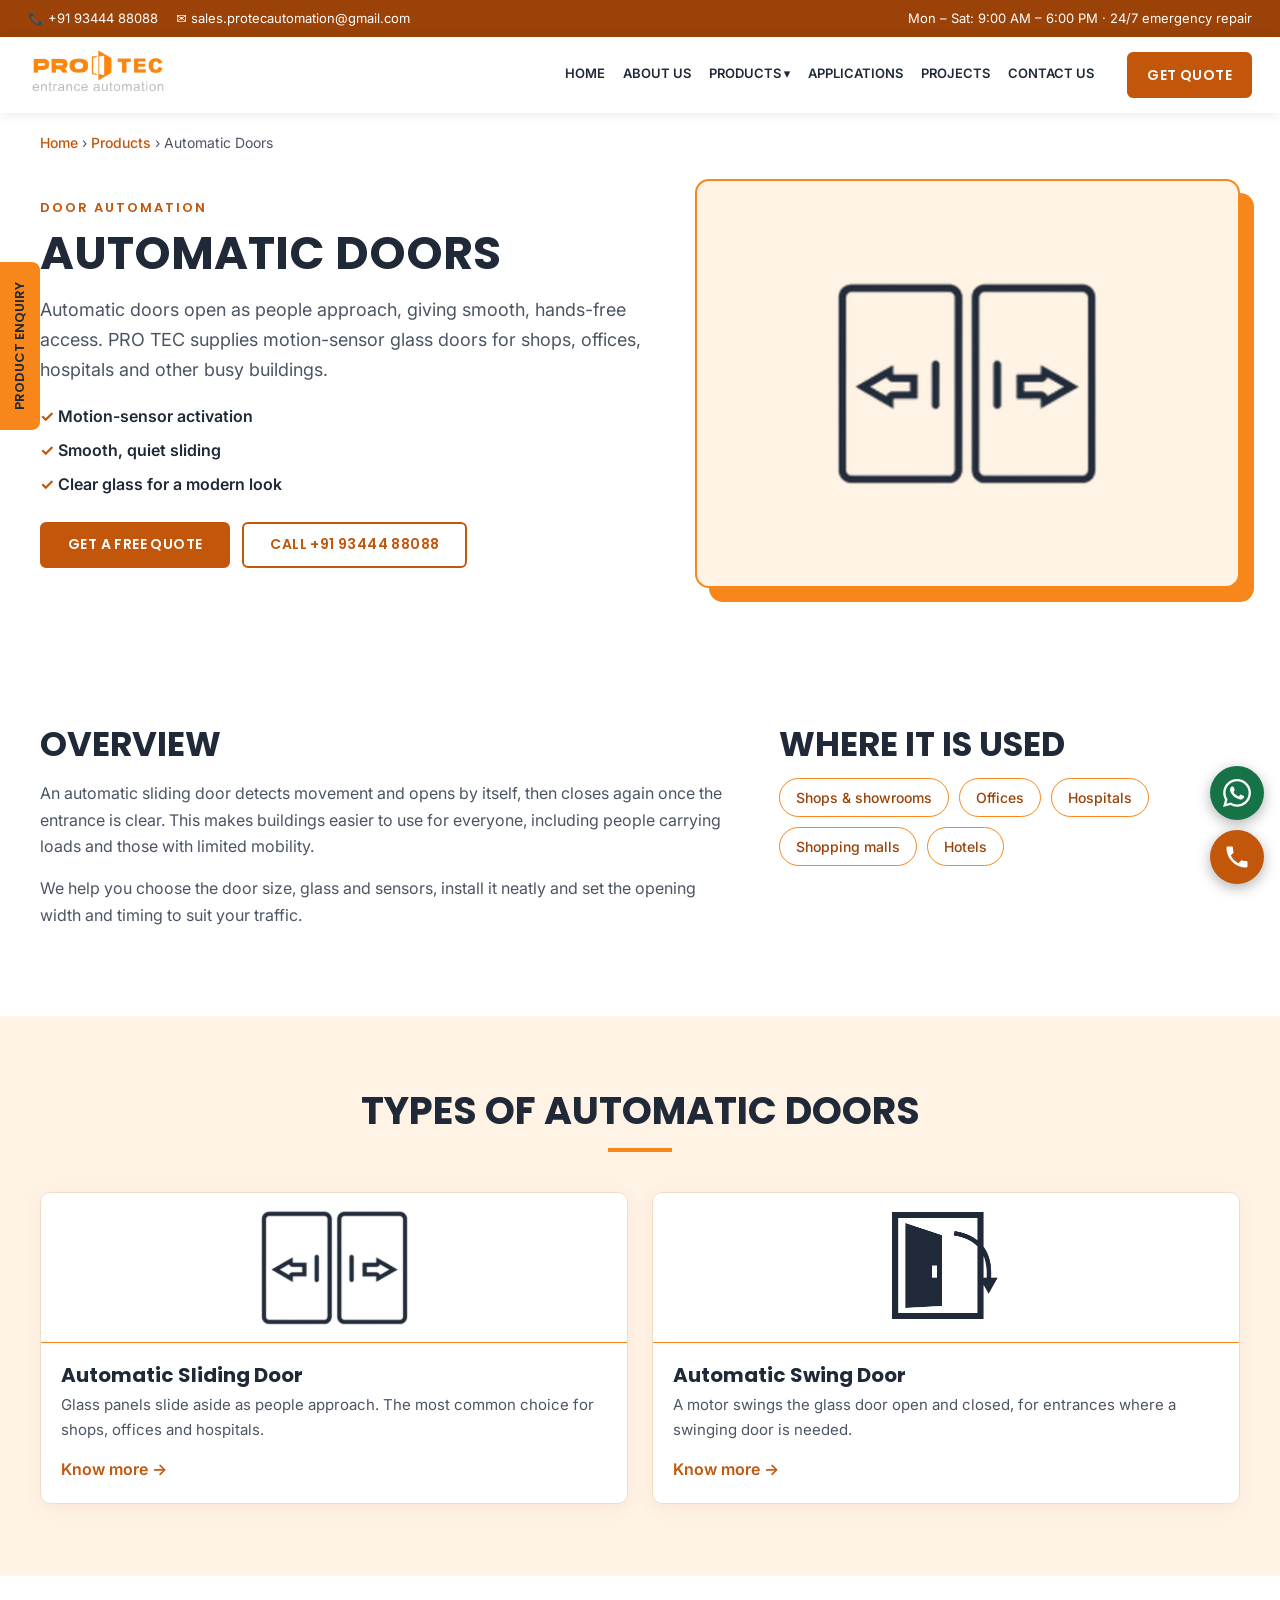
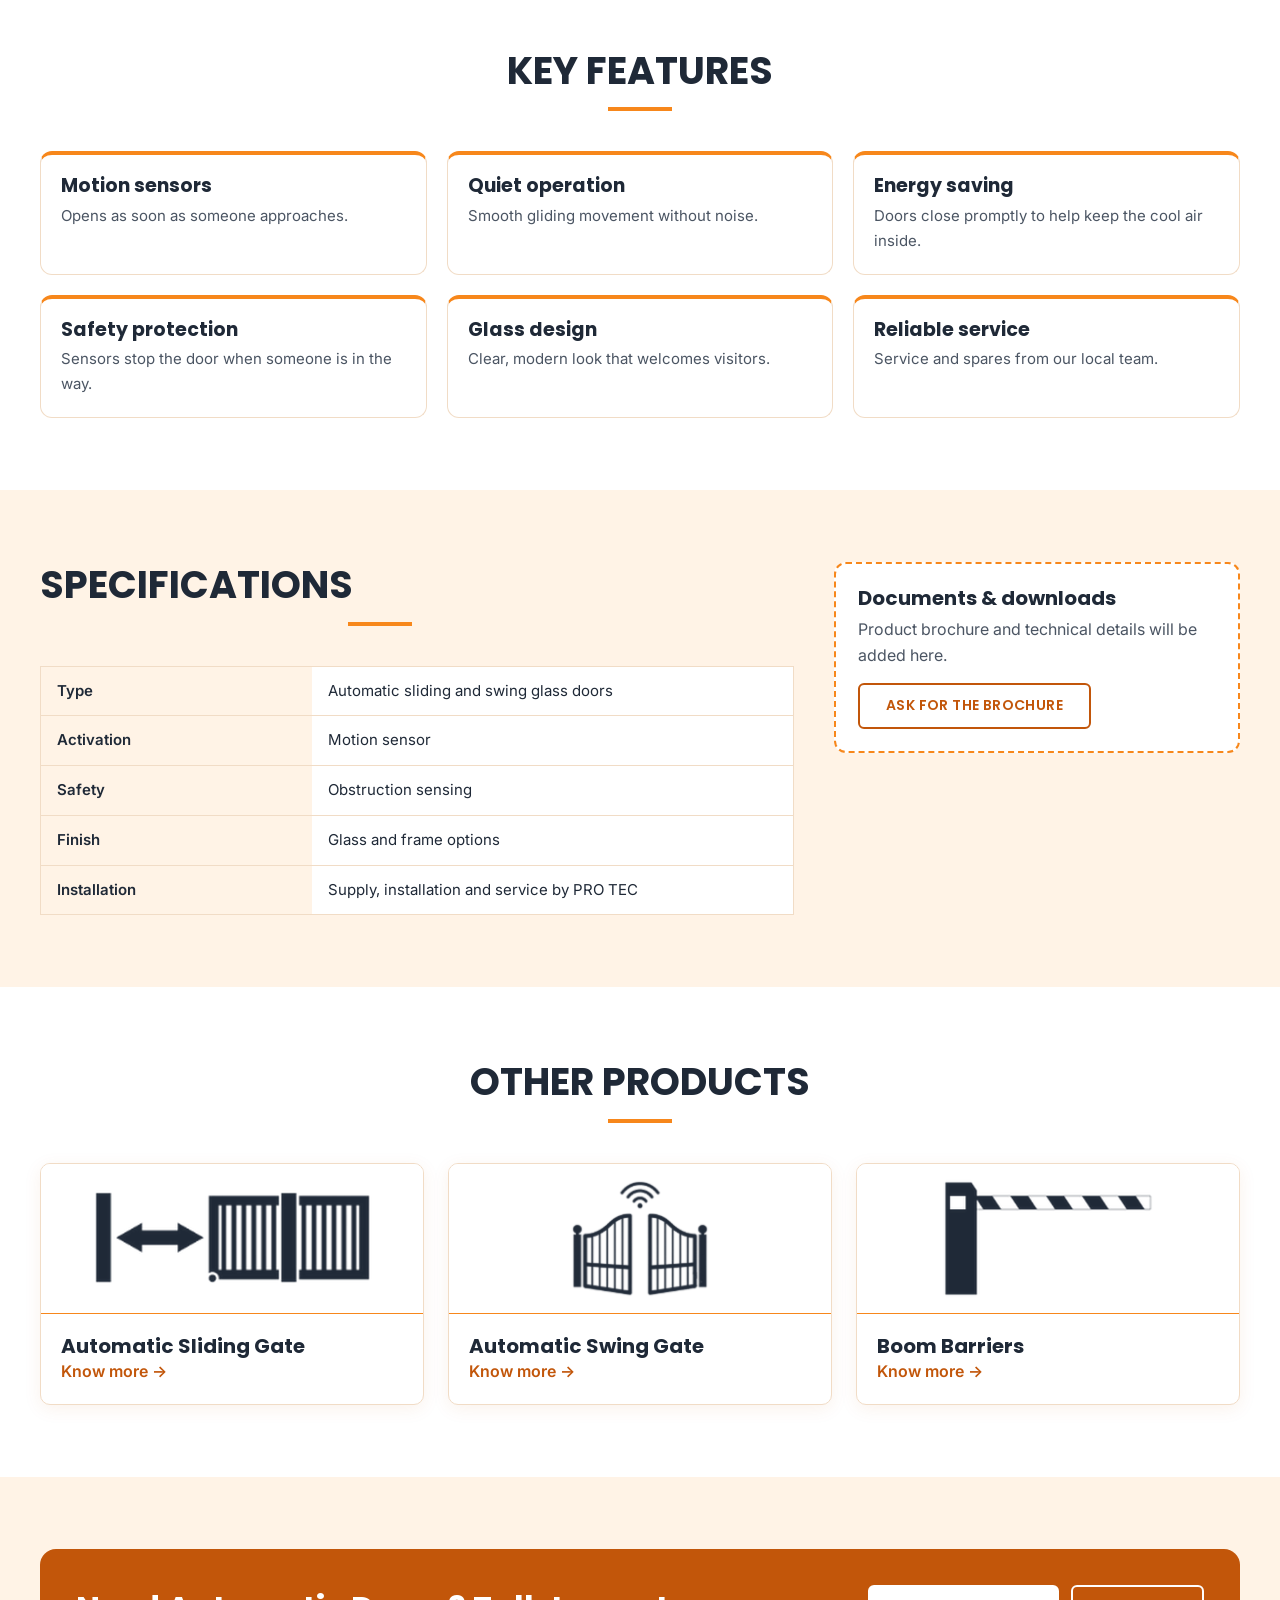
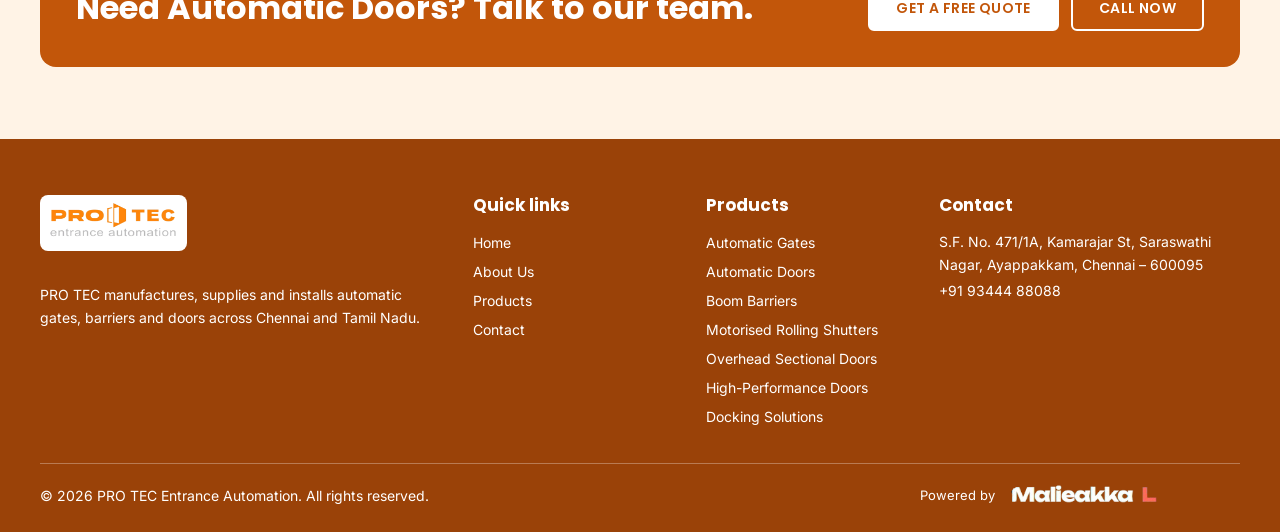
==== commit 87e364ca: "Update automatic-doors.html" ====
--- a/pages/automatic-doors.html
+++ b/pages/automatic-doors.html
@@ -1,13 +1,13 @@
 <!doctype html><html lang="en"><head><meta charset="utf-8">
 <meta name="viewport" content="width=device-width, initial-scale=1">
-<title>Automatic Gates in Chennai | PRO TEC</title>
-<meta name="description" content="Automatic gates open and close at the touch of a remote, keeping your entrance secure and convenient. Supply, installation and service in Chennai and Tamil…">
+<title>Automatic Doors in Chennai | PRO TEC</title>
+<meta name="description" content="Automatic doors open as people approach, giving smooth, hands-free access. Supply, installation and service in Chennai and Tamil Nadu by PRO TEC.">
 <meta name="robots" content="index, follow, max-image-preview:large">
-<link rel="canonical" href="https://protecentranceautomation.com/pages/automatic-gates.html">
+<link rel="canonical" href="https://protecentranceautomation.com/pages/automatic-doors.html">
 <meta name="theme-color" content="#C2560A">
 <meta property="og:type" content="website"><meta property="og:site_name" content="PRO TEC Entrance Automation"><meta property="og:locale" content="en_IN">
-<meta property="og:title" content="Automatic Gates in Chennai | PRO TEC"><meta property="og:description" content="Automatic gates open and close at the touch of a remote, keeping your entrance secure and convenient. Supply, installation and service in Chennai and Tamil…"><meta property="og:url" content="https://protecentranceautomation.com/pages/automatic-gates.html"><meta property="og:image" content="https://protecentranceautomation.com/assets/images/products/sliding-gate-opener-chennai.jpg">
-<script type="application/ld+json">{"@context": "https://schema.org", "@type": "BreadcrumbList", "itemListElement": [{"@type": "ListItem", "position": 1, "name": "Home", "item": "https://protecentranceautomation.com/"}, {"@type": "ListItem", "position": 2, "name": "Products", "item": "https://protecentranceautomation.com/#products"}, {"@type": "ListItem", "position": 3, "name": "Automatic Gates", "item": "https://protecentranceautomation.com/pages/automatic-gates.html"}]}</script>
+<meta property="og:title" content="Automatic Doors in Chennai | PRO TEC"><meta property="og:description" content="Automatic doors open as people approach, giving smooth, hands-free access. Supply, installation and service in Chennai and Tamil Nadu by PRO TEC."><meta property="og:url" content="https://protecentranceautomation.com/pages/automatic-doors.html">
+<script type="application/ld+json">{"@context": "https://schema.org", "@type": "BreadcrumbList", "itemListElement": [{"@type": "ListItem", "position": 1, "name": "Home", "item": "https://protecentranceautomation.com/"}, {"@type": "ListItem", "position": 2, "name": "Products", "item": "https://protecentranceautomation.com/#products"}, {"@type": "ListItem", "position": 3, "name": "Automatic Doors", "item": "https://protecentranceautomation.com/pages/automatic-doors.html"}]}</script>
 <link href="https://fonts.googleapis.com/css2?family=Poppins:wght@500;600;700&family=Inter:wght@400;500;600&display=swap" rel="stylesheet">
 <link rel="stylesheet" href="../assets/css/style.css"></head><body><div class="top"><div class="w"><div><a href="tel:+919344488088">📞 +91 93444 88088</a><a href="mailto:sales.protecautomation@gmail.com">✉ sales.protecautomation@gmail.com</a></div><div>Mon – Sat: 9:00 AM – 6:00 PM · 24/7 emergency repair</div></div></div>
 <header><div class="w nav"><a href="../index.html"><img src="../assets/images/logos/protec-logo.png" alt="PRO TEC entrance automation" width="141" height="54"></a>
@@ -16,17 +16,17 @@
 <div class="dd"><a href="../index.html#products">Products ▾</a><div class="sub"><a href="automatic-gates.html">Automatic Gates</a><a href="automatic-doors.html">Automatic Doors</a><a href="boom-barriers.html">Boom Barriers</a><a href="motorised-rolling-shutter.html">Motorised Rolling Shutters</a><a href="overhead-sectional-doors.html">Overhead Sectional Doors</a><a href="high-performance-doors.html">High-Performance Doors</a><a href="docking-solutions.html">Docking Solutions</a></div></div>
 <a href="../index.html#applications">Applications</a><a href="../index.html#projects">Projects</a><a href="../index.html#contact">Contact Us</a></nav>
 <a class="btn" href="../index.html#contact">Get Quote</a></div></header>
-<main id="top"><div class="w crumb"><a href="../index.html">Home</a> › <a href="../index.html#products">Products</a> › Automatic Gates</div>
-<section><div class="w pp-top"><div><div class="kick">Gate automation</div><h1>Automatic Gates</h1><p class="lead">Automatic gates open and close at the touch of a remote, keeping your entrance secure and convenient. PRO TEC supplies, installs and services sliding and swing gates for homes, factories, apartments and institutions across Chennai and Tamil Nadu.</p>
-<ul class="hl"><li>Sliding and swing gates</li><li>Remote and access control options</li><li>Safety sensors and battery backup</li></ul>
-<div class="row"><a class="btn" href="https://wa.me/919344488088?text=Hi%20PRO%20TEC%2C%20I%20would%20like%20a%20quote%20for%20Automatic%20Gates.">Get a free quote</a><a class="btn o" href="tel:+919344488088">Call +91 93444 88088</a></div></div><div class="pp-img"><img src="../assets/images/products/sliding-gate-opener-chennai.jpg" alt="PRO TEC automatic sliding gate opener installed on a wooden gate in Chennai" width="736" height="736" decoding="async"></div></div></section>
-<section class="sec" id="overview"><div class="w two2"><div><h2>Overview</h2><p>An automatic gate saves you from getting out of the vehicle to open and close the gate, and it keeps the entrance closed and secure the rest of the time. The right type depends on your space, gate weight and how many vehicles use it each day.</p><p>PRO TEC helps you choose between sliding and swing gates, matches the motor to the gate, and handles the installation, wiring, sensors and testing. We also provide spares and annual maintenance.</p></div><div><h2>Where it is used</h2><div class="chips" style="justify-content:flex-start"><span>Villas &amp; homes</span><span>Factories</span><span>Warehouses</span><span>Apartments</span><span>Offices</span><span>Institutions</span></div></div></div></section>
-<section class="sec tint" id="types"><div class="w"><div class="head"><h2>Types of automatic gates</h2></div><div class="g"><div class="pc"><a href="automatic-sliding-gate.html" aria-label="Automatic Sliding Gate"><div class="sym"><img src="../assets/images/symbols/sliding-gate-symbol.png" alt="Automatic sliding gate symbol" loading="lazy"></div></a><div class="b"><h3>Automatic Sliding Gate</h3><p>Opens sideways along the wall. Good where space in front of the gate is limited.</p><a class="more" href="automatic-sliding-gate.html">Know more →</a></div></div><div class="pc"><a href="automatic-swing-gate.html" aria-label="Automatic Swing Gate"><div class="sym"><img src="../assets/images/symbols/swing-gate-symbol.png" alt="Automatic swing gate symbol" loading="lazy"></div></a><div class="b"><h3>Automatic Swing Gate</h3><p>Opens like a door, with one or two leaves. Neat and elegant for villas and communities.</p><a class="more" href="automatic-swing-gate.html">Know more →</a></div></div></div></div></section>
-<section class="sec" id="features"><div class="w"><div class="head"><h2>Key features</h2></div><div class="feat"><div><h3>Heavy-duty motors</h3><p>Built for daily use on residential and industrial gates.</p></div><div><h3>Remote control</h3><p>Open and close the gate from your vehicle.</p></div><div><h3>Safety sensors</h3><p>Photocells and sensors protect people and vehicles.</p></div><div><h3>Battery backup</h3><p>Keep the gate working during power cuts.</p></div><div><h3>Access control ready</h3><p>Connect RFID, keypads and GSM control.</p></div><div><h3>Installation and service</h3><p>One team for supply, installation and maintenance.</p></div></div></div></section>
-<section class="sec tint" id="specs"><div class="w sp2"><div><div class="head" style="text-align:left;margin-left:0"><h2>Specifications</h2></div><table class="spec"><tr><th>Gate types</th><td>Sliding and swing</td></tr><tr><th>Control</th><td>Remote control and access control integration</td></tr><tr><th>Safety</th><td>Photocells and safety sensors</td></tr><tr><th>Power backup</th><td>Battery backup available</td></tr><tr><th>Installation</th><td>Supply, installation and service by PRO TEC</td></tr></table></div>
+<main id="top"><div class="w crumb"><a href="../index.html">Home</a> › <a href="../index.html#products">Products</a> › Automatic Doors</div>
+<section><div class="w pp-top"><div><div class="kick">Door automation</div><h1>Automatic Doors</h1><p class="lead">Automatic doors open as people approach, giving smooth, hands-free access. PRO TEC supplies motion-sensor glass doors for shops, offices, hospitals and other busy buildings.</p>
+<ul class="hl"><li>Motion-sensor activation</li><li>Smooth, quiet sliding</li><li>Clear glass for a modern look</li></ul>
+<div class="row"><a class="btn" href="https://wa.me/919344488088?text=Hi%20PRO%20TEC%2C%20I%20would%20like%20a%20quote%20for%20Automatic%20Doors.">Get a free quote</a><a class="btn o" href="tel:+919344488088">Call +91 93444 88088</a></div></div><div class="pp-sym"><img src="../assets/images/symbols/automatic-door-symbol.png" alt="Automatic sliding door symbol" width="155" height="121"></div></div></section>
+<section class="sec" id="overview"><div class="w two2"><div><h2>Overview</h2><p>An automatic sliding door detects movement and opens by itself, then closes again once the entrance is clear. This makes buildings easier to use for everyone, including people carrying loads and those with limited mobility.</p><p>We help you choose the door size, glass and sensors, install it neatly and set the opening width and timing to suit your traffic.</p></div><div><h2>Where it is used</h2><div class="chips" style="justify-content:flex-start"><span>Shops &amp; showrooms</span><span>Offices</span><span>Hospitals</span><span>Shopping malls</span><span>Hotels</span></div></div></div></section>
+<section class="sec tint" id="types"><div class="w"><div class="head"><h2>Types of Automatic Doors</h2></div><div class="g"><div class="pc"><a href="automatic-sliding-door.html" aria-label="Automatic Sliding Door"><div class="sym"><img src="../assets/images/symbols/automatic-door-symbol.png" alt="Automatic sliding door symbol" loading="lazy"></div></a><div class="b"><h3>Automatic Sliding Door</h3><p>Glass panels slide aside as people approach. The most common choice for shops, offices and hospitals.</p><a class="more" href="automatic-sliding-door.html">Know more →</a></div></div><div class="pc"><a href="automatic-swing-door.html" aria-label="Automatic Swing Door"><div class="sym"><img src="../assets/images/symbols/swing-door-symbol.png" alt="Automatic swing door symbol" loading="lazy"></div></a><div class="b"><h3>Automatic Swing Door</h3><p>A motor swings the glass door open and closed, for entrances where a swinging door is needed.</p><a class="more" href="automatic-swing-door.html">Know more →</a></div></div></div></div></section>
+<section class="sec" id="features"><div class="w"><div class="head"><h2>Key features</h2></div><div class="feat"><div><h3>Motion sensors</h3><p>Opens as soon as someone approaches.</p></div><div><h3>Quiet operation</h3><p>Smooth gliding movement without noise.</p></div><div><h3>Energy saving</h3><p>Doors close promptly to help keep the cool air inside.</p></div><div><h3>Safety protection</h3><p>Sensors stop the door when someone is in the way.</p></div><div><h3>Glass design</h3><p>Clear, modern look that welcomes visitors.</p></div><div><h3>Reliable service</h3><p>Service and spares from our local team.</p></div></div></div></section>
+<section class="sec tint" id="specs"><div class="w sp2"><div><div class="head" style="text-align:left;margin-left:0"><h2>Specifications</h2></div><table class="spec"><tr><th>Type</th><td>Automatic sliding and swing glass doors</td></tr><tr><th>Activation</th><td>Motion sensor</td></tr><tr><th>Safety</th><td>Obstruction sensing</td></tr><tr><th>Finish</th><td>Glass and frame options</td></tr><tr><th>Installation</th><td>Supply, installation and service by PRO TEC</td></tr></table></div>
 <div class="dl"><h3>Documents &amp; downloads</h3><p>Product brochure and technical details will be added here.</p><a class="btn o" href="../index.html#contact">Ask for the brochure</a></div></div></section>
-<section class="sec rel"><div class="w"><div class="head"><h2>Other products</h2></div><div class="g"><div class="pc"><div class="sym"><img src="../assets/images/symbols/automatic-door-symbol.png" alt="Automatic Doors symbol" loading="lazy"></div><div class="b"><h3>Automatic Doors</h3><a class="more" href="automatic-doors.html">Know more →</a></div></div><div class="pc"><div class="sym"><img src="../assets/images/symbols/boom-barrier-symbol.png" alt="Boom Barriers symbol" loading="lazy"></div><div class="b"><h3>Boom Barriers</h3><a class="more" href="boom-barriers.html">Know more →</a></div></div><div class="pc"><div class="sym"><img src="../assets/images/symbols/motorised-rolling-shutter-symbol.png" alt="Motorised Rolling Shutters symbol" loading="lazy"></div><div class="b"><h3>Motorised Rolling Shutters</h3><a class="more" href="motorised-rolling-shutter.html">Know more →</a></div></div></div></div></section>
-<section class="sec tint"><div class="w"><div class="cta"><h2>Need Automatic Gates? Talk to our team.</h2><div class="row"><a class="btn" href="https://wa.me/919344488088?text=Hi%20PRO%20TEC%2C%20I%20would%20like%20a%20quote%20for%20Automatic%20Gates.">Get a free quote</a><a class="btn o" href="tel:+919344488088">Call now</a></div></div></div></section></main>
+<section class="sec rel"><div class="w"><div class="head"><h2>Other products</h2></div><div class="g"><div class="pc"><div class="sym"><img src="../assets/images/symbols/sliding-gate-symbol.png" alt="Automatic Sliding Gate symbol" loading="lazy"></div><div class="b"><h3>Automatic Sliding Gate</h3><a class="more" href="automatic-sliding-gate.html">Know more →</a></div></div><div class="pc"><div class="sym"><img src="../assets/images/symbols/swing-gate-symbol.png" alt="Automatic Swing Gate symbol" loading="lazy"></div><div class="b"><h3>Automatic Swing Gate</h3><a class="more" href="automatic-swing-gate.html">Know more →</a></div></div><div class="pc"><div class="sym"><img src="../assets/images/symbols/boom-barrier-symbol.png" alt="Boom Barriers symbol" loading="lazy"></div><div class="b"><h3>Boom Barriers</h3><a class="more" href="boom-barriers.html">Know more →</a></div></div></div></div></section>
+<section class="sec tint"><div class="w"><div class="cta"><h2>Need Automatic Doors? Talk to our team.</h2><div class="row"><a class="btn" href="https://wa.me/919344488088?text=Hi%20PRO%20TEC%2C%20I%20would%20like%20a%20quote%20for%20Automatic%20Doors.">Get a free quote</a><a class="btn o" href="tel:+919344488088">Call now</a></div></div></div></section></main>
 <footer><div class="w"><div class="g"><div><img src="../assets/images/logos/protec-logo.png" alt="PRO TEC" width="147" height="56" loading="lazy" style="height:56px;background:#fff;border-radius:8px;padding:6px;margin-bottom:12px"><p>PRO TEC manufactures, supplies and installs automatic gates, barriers and doors across Chennai and Tamil Nadu.</p></div>
 <div><h3>Quick links</h3><a href="../index.html">Home</a><a href="../index.html#about">About Us</a><a href="../index.html#products">Products</a><a href="../index.html#contact">Contact</a></div>
 <div><h3>Products</h3><a href="automatic-gates.html">Automatic Gates</a><a href="automatic-doors.html">Automatic Doors</a><a href="boom-barriers.html">Boom Barriers</a><a href="motorised-rolling-shutter.html">Motorised Rolling Shutters</a><a href="overhead-sectional-doors.html">Overhead Sectional Doors</a><a href="high-performance-doors.html">High-Performance Doors</a><a href="docking-solutions.html">Docking Solutions</a></div>
